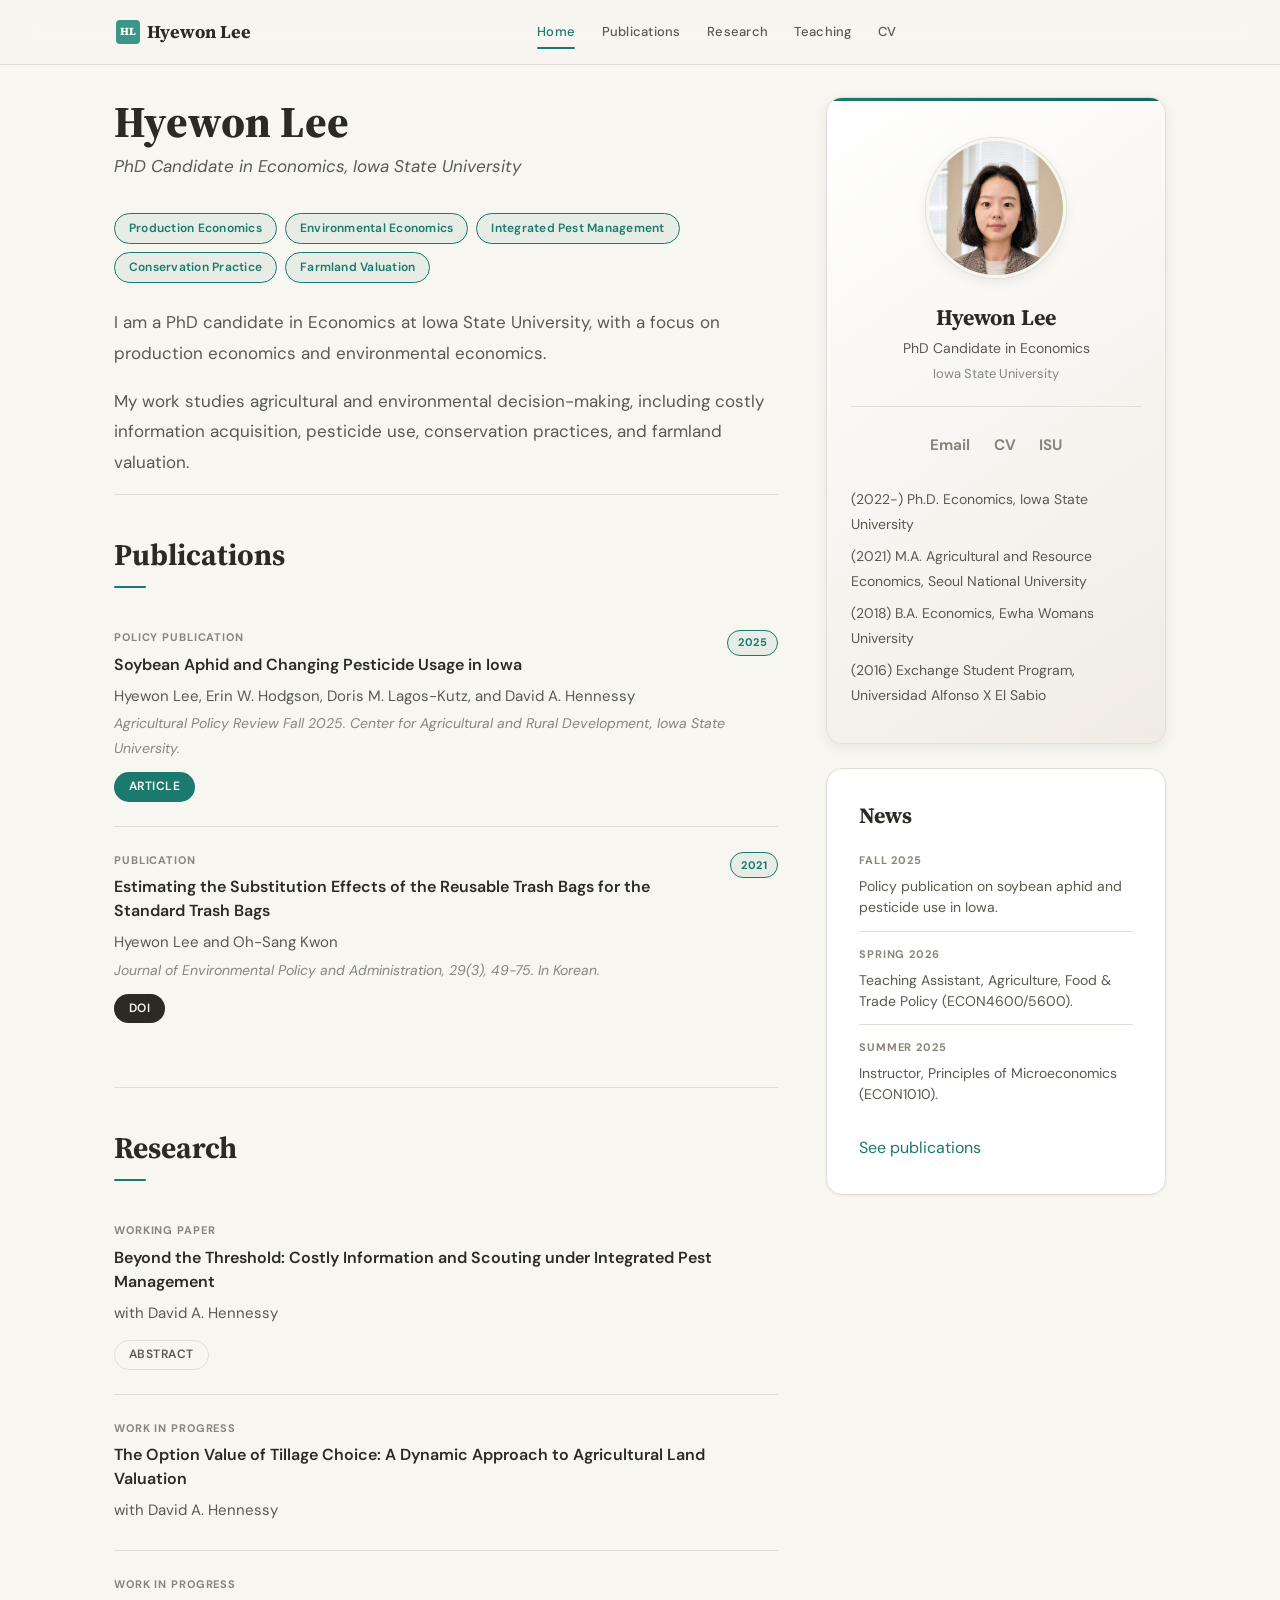
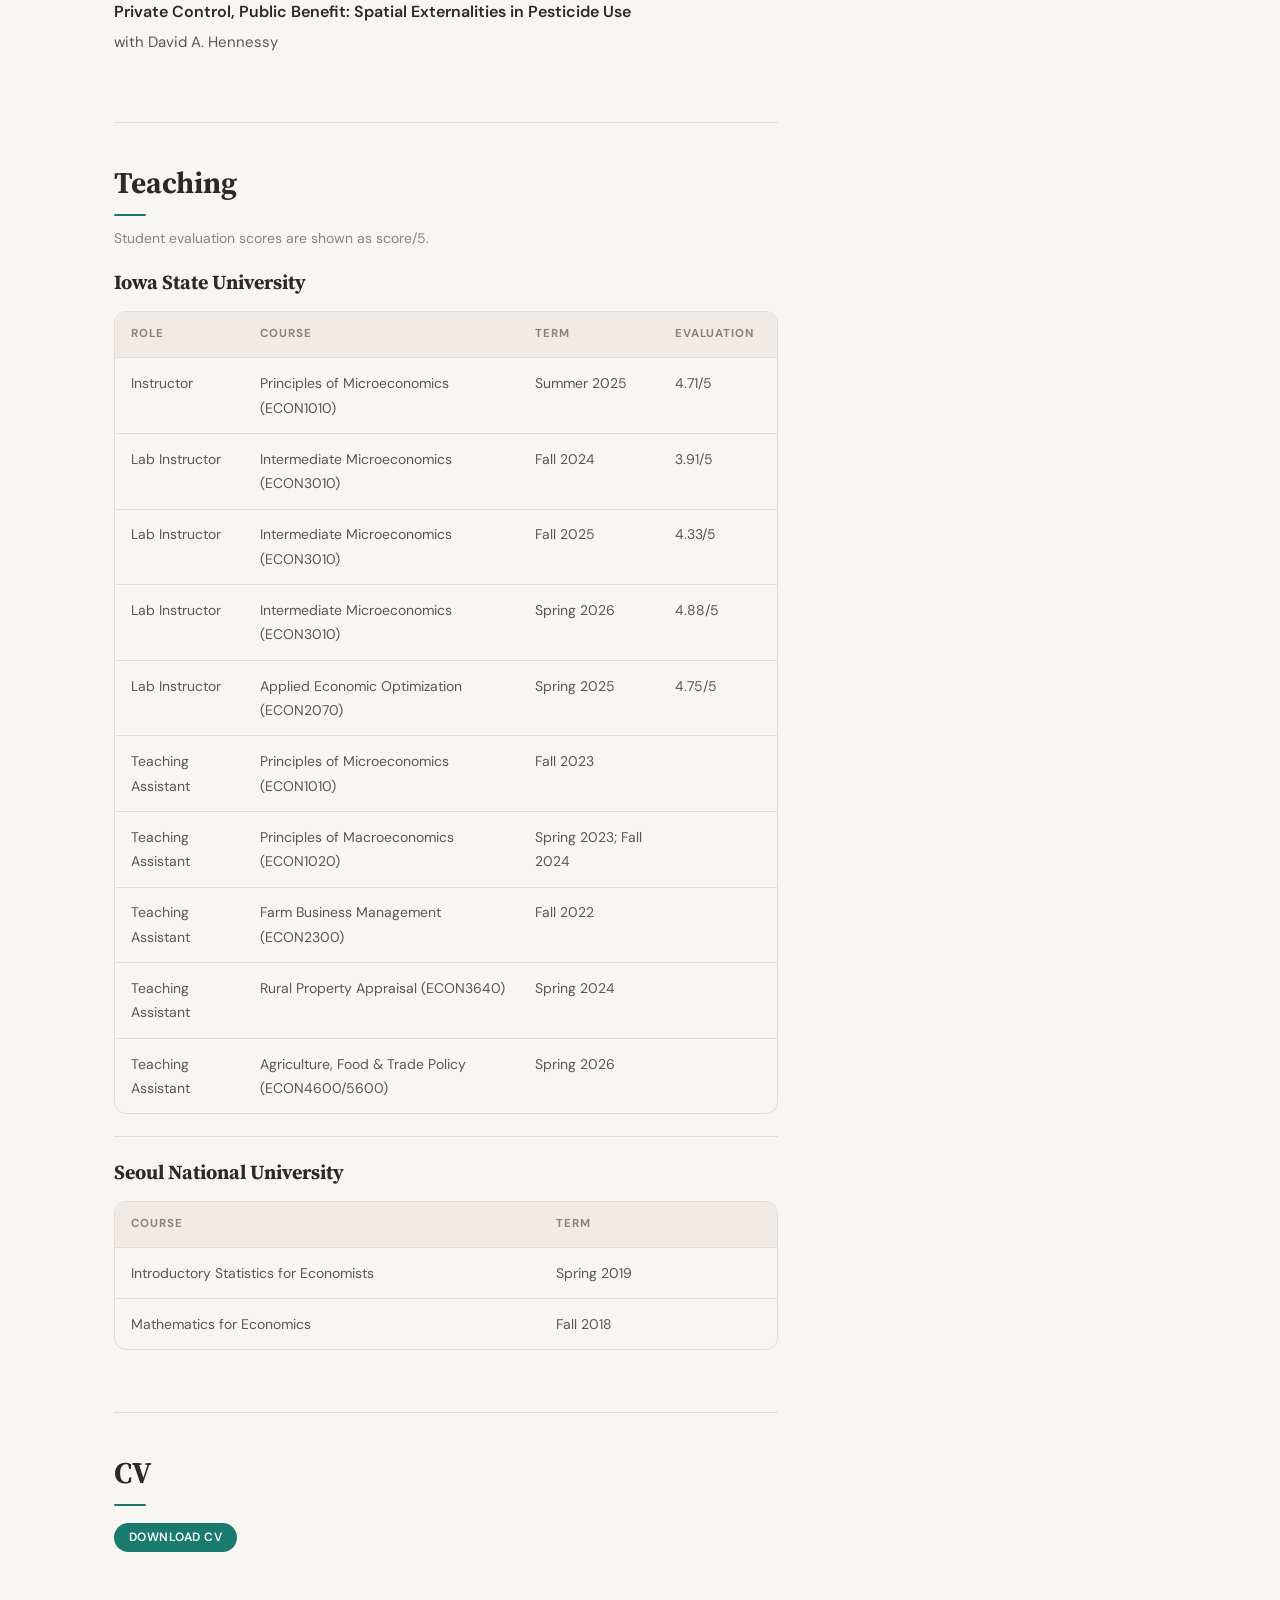
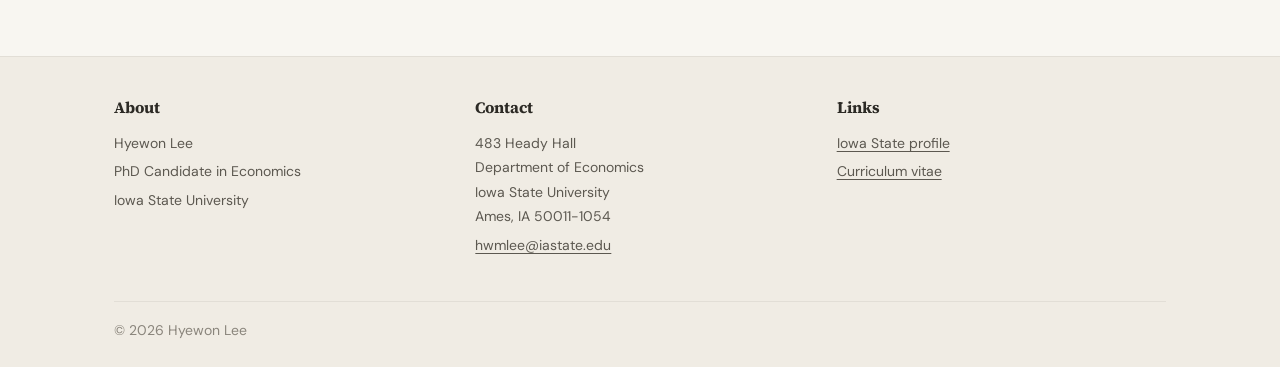
==== index.html @ fd540bf8 "Clean up homepage content" ====
<!doctype html>
<html lang="en">
  <head>
    <meta charset="utf-8" />
    <meta name="viewport" content="width=device-width, initial-scale=1" />
    <meta
      name="description"
      content="Hyewon Lee is a PhD candidate in Economics at Iowa State University researching production economics, environmental economics, integrated pest management, pesticide use, conservation practices, and farmland valuation."
    />
    <meta name="author" content="Hyewon Lee" />
    <meta name="robots" content="index, follow" />
    <meta name="googlebot" content="index, follow" />
    <meta name="theme-color" content="#1a7a6d" />
    <title>Hyewon Lee | Economics PhD Candidate at Iowa State University</title>
    <link rel="canonical" href="https://hwmlee29.github.io/" />
    <link rel="me" href="https://www.econ.iastate.edu/people/hyewon-lee" />
    <link rel="sitemap" type="application/xml" href="/sitemap.xml" />
    <meta property="og:type" content="profile" />
    <meta property="og:url" content="https://hwmlee29.github.io/" />
    <meta property="og:site_name" content="Hyewon Lee" />
    <meta
      property="og:title"
      content="Hyewon Lee | Economics PhD Candidate at Iowa State University"
    />
    <meta
      property="og:description"
      content="Research in production economics, environmental economics, integrated pest management, pesticide use, conservation practices, and farmland valuation."
    />
    <meta property="og:image" content="https://hwmlee29.github.io/assets/profile.jpg" />
    <meta property="og:image:alt" content="Portrait of Hyewon Lee" />
    <meta property="profile:first_name" content="Hyewon" />
    <meta property="profile:last_name" content="Lee" />
    <meta name="twitter:card" content="summary" />
    <meta
      name="twitter:title"
      content="Hyewon Lee | Economics PhD Candidate at Iowa State University"
    />
    <meta
      name="twitter:description"
      content="Research in production economics, environmental economics, integrated pest management, pesticide use, conservation practices, and farmland valuation."
    />
    <meta name="twitter:image" content="https://hwmlee29.github.io/assets/profile.jpg" />
    <link rel="preconnect" href="https://fonts.googleapis.com" />
    <link rel="preconnect" href="https://fonts.gstatic.com" crossorigin />
    <link
      href="https://fonts.googleapis.com/css2?family=DM+Sans:wght@400;500;600;700&family=Source+Serif+4:opsz,wght@8..60,600;8..60,700;8..60,800&display=swap"
      rel="stylesheet"
    />
    <link rel="icon" href="./assets/favicon.svg" type="image/svg+xml" />
    <link rel="stylesheet" href="./styles.css" />
    <script type="application/ld+json">
      {
        "@context": "https://schema.org",
        "@graph": [
          {
            "@type": "WebSite",
            "@id": "https://hwmlee29.github.io/#website",
            "url": "https://hwmlee29.github.io/",
            "name": "Hyewon Lee",
            "description": "Academic homepage for Hyewon Lee, PhD candidate in Economics at Iowa State University.",
            "inLanguage": "en"
          },
          {
            "@type": "ProfilePage",
            "@id": "https://hwmlee29.github.io/#profile-page",
            "url": "https://hwmlee29.github.io/",
            "name": "Hyewon Lee | Economics",
            "description": "Hyewon Lee is a PhD candidate in Economics at Iowa State University researching production economics, environmental economics, integrated pest management, pesticide use, conservation practices, and farmland valuation.",
            "inLanguage": "en",
            "isPartOf": {
              "@id": "https://hwmlee29.github.io/#website"
            },
            "mainEntity": {
              "@id": "https://hwmlee29.github.io/#hyewon-lee"
            }
          },
          {
            "@type": "Person",
            "@id": "https://hwmlee29.github.io/#hyewon-lee",
            "name": "Hyewon Lee",
            "givenName": "Hyewon",
            "familyName": "Lee",
            "url": "https://hwmlee29.github.io/",
            "image": "https://hwmlee29.github.io/assets/profile.jpg",
            "email": "mailto:hwmlee@iastate.edu",
            "jobTitle": "PhD Candidate in Economics",
            "affiliation": {
              "@type": "CollegeOrUniversity",
              "name": "Iowa State University",
              "url": "https://www.iastate.edu/"
            },
            "alumniOf": [
              {
                "@type": "CollegeOrUniversity",
                "name": "Seoul National University",
                "url": "https://en.snu.ac.kr/"
              },
              {
                "@type": "CollegeOrUniversity",
                "name": "Ewha Womans University",
                "url": "https://www.ewha.ac.kr/"
              }
            ],
            "address": {
              "@type": "PostalAddress",
              "streetAddress": "483 Heady Hall, Department of Economics, Iowa State University",
              "addressLocality": "Ames",
              "addressRegion": "IA",
              "postalCode": "50011-1054",
              "addressCountry": "US"
            },
            "knowsAbout": [
              "Production economics",
              "Environmental economics",
              "Integrated Pest Management",
              "Pesticide use",
              "Conservation practices",
              "Farmland valuation",
              "Agricultural policy"
            ],
            "sameAs": [
              "https://www.econ.iastate.edu/people/hyewon-lee"
            ]
          }
        ]
      }
    </script>
  </head>
  <body>
    <header class="navbar">
      <div class="nav-inner">
        <a class="navbar-brand" href="#top" aria-label="Hyewon Lee home">
          <span class="brand-mark">HL</span>
          <span>Hyewon Lee</span>
        </a>

        <input class="nav-toggle" type="checkbox" id="nav-toggle" />
        <label class="navbar-toggler" for="nav-toggle" aria-label="Toggle navigation">
          <span></span>
          <span></span>
          <span></span>
        </label>

        <nav class="navbar-nav" aria-label="Primary navigation">
          <a class="active" href="#top">Home</a>
          <a href="#publications">Publications</a>
          <a href="#research">Research</a>
          <a href="#teaching">Teaching</a>
          <a href="#cv">CV</a>
        </nav>
      </div>
    </header>

    <main id="top" class="home-grid">
      <div class="home-content">
        <section class="intro" aria-labelledby="intro-heading">
          <h1 id="intro-heading" class="home-hero">Hyewon Lee</h1>
          <p class="home-hero-sub">
            PhD Candidate in Economics, Iowa State University
          </p>

          <div class="chip-container" aria-label="Research areas">
            <a class="chip" href="#research">Production Economics</a>
            <a class="chip" href="#research">Environmental Economics</a>
            <a class="chip" href="#research">Integrated Pest Management</a>
            <a class="chip" href="#research">Conservation Practice</a>
            <a class="chip" href="#research">Farmland Valuation</a>
          </div>

          <p>
            I am a PhD candidate in Economics at Iowa State University, with a
            focus on production economics and environmental economics.
          </p>
          <p>
            My work studies agricultural and environmental decision-making,
            including costly information acquisition, pesticide use, conservation
            practices, and farmland valuation.
          </p>
        </section>

        <section
          id="publications"
          class="section"
          aria-labelledby="publications-heading"
        >
          <h2 id="publications-heading">Publications</h2>

          <article class="pub-entry">
            <span class="year-badge">2025</span>
            <p class="pub-type">Policy Publication</p>
            <h3 class="pub-title">Soybean Aphid and Changing Pesticide Usage in Iowa</h3>
            <p class="pub-authors">
              Hyewon Lee, Erin W. Hodgson, Doris M. Lagos-Kutz, and David A.
              Hennessy
            </p>
            <p class="pub-venue">
              Agricultural Policy Review Fall 2025. Center for Agricultural and
              Rural Development, Iowa State University.
            </p>
            <div class="pub-actions">
              <a
                class="btn-pill btn-website"
                href="https://agpolicyreview.card.iastate.edu/fall-2025/soybean-aphid-and-changing-pesticide-use-iowa"
                target="_blank"
                rel="noreferrer"
              >
                Article
              </a>
            </div>
          </article>

          <article class="pub-entry">
            <span class="year-badge">2021</span>
            <p class="pub-type">Publication</p>
            <h3 class="pub-title">
              Estimating the Substitution Effects of the Reusable Trash Bags for
              the Standard Trash Bags
            </h3>
            <p class="pub-authors">Hyewon Lee and Oh-Sang Kwon</p>
            <p class="pub-venue">
              Journal of Environmental Policy and Administration, 29(3), 49-75.
              In Korean.
            </p>
            <div class="pub-actions">
              <a
                class="btn-pill btn-doi"
                href="https://doi.org/10.15301/jepa.2021.29.3.49"
                target="_blank"
                rel="noreferrer"
              >
                DOI
              </a>
            </div>
          </article>
        </section>

        <section id="research" class="section" aria-labelledby="research-heading">
          <h2 id="research-heading">Research</h2>

          <article class="pub-entry">
            <p class="pub-type">Working Paper</p>
            <h3 class="pub-title">
              Beyond the Threshold: Costly Information and Scouting under
              Integrated Pest Management
            </h3>
            <p class="pub-authors">with David A. Hennessy</p>
            <details>
              <summary class="btn-pill btn-abstract">Abstract</summary>
              <p>
                Integrated Pest Management (IPM) is built around a simple
                operational rule: scout the field, compare pest density to an
                economic threshold, and spray only when expected damage exceeds
                the cost of control. A broad literature documents that
                threshold-based recommendations are unevenly implemented in
                practice, citing limited familiarity with IPM principles,
                uncertainty about localized effectiveness, and the time and cost
                of field monitoring as recurring barriers. Soybean aphid
                management in the U.S. Midwest reflects this pattern: foliar
                spraying responds only weakly to realized pest pressure,
                farmer-level management rules are persistent and heterogeneous,
                and many growers rely on prophylactic neonicotinoid seed
                treatments that bypass early within-season scouting.
              </p>
              <p>
                This paper embeds costly and imperfect scouting directly into
                the economic-threshold framework. Farmers hold prior beliefs
                over latent short-run aphid growth, choose whether to acquire
                information through scouting, update beliefs if scouting occurs,
                and then decide whether to spray. The model jointly determines
                the treatment and information margins and shows that the
                densities at which information could change the spray decision
                need not be densities at which a grower would privately pay to
                acquire it. Calibrated to pesticide-use survey data,
                untreated-plot aphid data, and observed custom rates, the model
                implies a season-level value of growth-state information with a
                mean of $0.25 and a maximum of $3.17 per acre, against a
                monitoring cost of $4.61. The value lies below the cost in every
                observed plot-season. A perfect full-field benchmark shows that
                exact density-path and timing information can be valuable in
                high-pressure environments, yet an imperfect path monitor at
                benchmark reliability yields incremental values below observed
                monitoring costs across public-information cells. What
                monitoring is worth depends on what it reveals: a signal that
                only sharpens the short-run growth outlook is the low-value one,
                while richer density-path information is worth more but, when
                imperfect, still does not cover its cost. The margin that binds
                is a joint one, set by monitoring cost, signal precision, and
                information content together. As monitoring technology lowers
                costs and improves signal quality, scouting becomes the default
                mode of management where information can change the action.
              </p>
            </details>
          </article>

          <article class="pub-entry">
            <p class="pub-type">Work in Progress</p>
            <h3 class="pub-title">
              The Option Value of Tillage Choice: A Dynamic Approach to
              Agricultural Land Valuation
            </h3>
            <p class="pub-authors">with David A. Hennessy</p>
          </article>

          <article class="pub-entry">
            <p class="pub-type">Work in Progress</p>
            <h3 class="pub-title">
              Private Control, Public Benefit: Spatial Externalities in Pesticide Use
            </h3>
            <p class="pub-authors">with David A. Hennessy</p>
          </article>
        </section>

        <section id="teaching" class="section" aria-labelledby="teaching-heading">
          <h2 id="teaching-heading">Teaching</h2>
          <p class="evaluation-note">Student evaluation scores are shown as score/5.</p>

          <div class="teaching-group">
            <h3>Iowa State University</h3>
            <div class="teaching-table" role="table" aria-label="Teaching at Iowa State University">
              <div class="teaching-row teaching-head" role="row">
                <span role="columnheader">Role</span>
                <span role="columnheader">Course</span>
                <span role="columnheader">Term</span>
                <span role="columnheader">Evaluation</span>
              </div>
              <div class="teaching-row" role="row">
                <span role="cell">Instructor</span>
                <span role="cell">Principles of Microeconomics (ECON1010)</span>
                <span role="cell">Summer 2025</span>
                <span role="cell">4.71/5</span>
              </div>
              <div class="teaching-row" role="row">
                <span role="cell">Lab Instructor</span>
                <span role="cell">Intermediate Microeconomics (ECON3010)</span>
                <span role="cell">Fall 2024</span>
                <span role="cell">3.91/5</span>
              </div>
              <div class="teaching-row" role="row">
                <span role="cell">Lab Instructor</span>
                <span role="cell">Intermediate Microeconomics (ECON3010)</span>
                <span role="cell">Fall 2025</span>
                <span role="cell">4.33/5</span>
              </div>
              <div class="teaching-row" role="row">
                <span role="cell">Lab Instructor</span>
                <span role="cell">Intermediate Microeconomics (ECON3010)</span>
                <span role="cell">Spring 2026</span>
                <span role="cell">4.88/5</span>
              </div>
              <div class="teaching-row" role="row">
                <span role="cell">Lab Instructor</span>
                <span role="cell">Applied Economic Optimization (ECON2070)</span>
                <span role="cell">Spring 2025</span>
                <span role="cell">4.75/5</span>
              </div>
              <div class="teaching-row" role="row">
                <span role="cell">Teaching Assistant</span>
                <span role="cell">Principles of Microeconomics (ECON1010)</span>
                <span role="cell">Fall 2023</span>
                <span role="cell"></span>
              </div>
              <div class="teaching-row" role="row">
                <span role="cell">Teaching Assistant</span>
                <span role="cell">Principles of Macroeconomics (ECON1020)</span>
                <span role="cell">Spring 2023; Fall 2024</span>
                <span role="cell"></span>
              </div>
              <div class="teaching-row" role="row">
                <span role="cell">Teaching Assistant</span>
                <span role="cell">Farm Business Management (ECON2300)</span>
                <span role="cell">Fall 2022</span>
                <span role="cell"></span>
              </div>
              <div class="teaching-row" role="row">
                <span role="cell">Teaching Assistant</span>
                <span role="cell">Rural Property Appraisal (ECON3640)</span>
                <span role="cell">Spring 2024</span>
                <span role="cell"></span>
              </div>
              <div class="teaching-row" role="row">
                <span role="cell">Teaching Assistant</span>
                <span role="cell">Agriculture, Food &amp; Trade Policy (ECON4600/5600)</span>
                <span role="cell">Spring 2026</span>
                <span role="cell"></span>
              </div>
            </div>
          </div>

          <div class="teaching-group">
            <h3>Seoul National University</h3>
            <div class="teaching-table compact" role="table" aria-label="Teaching at Seoul National University">
              <div class="teaching-row teaching-head" role="row">
                <span role="columnheader">Course</span>
                <span role="columnheader">Term</span>
              </div>
              <div class="teaching-row" role="row">
                <span role="cell">Introductory Statistics for Economists</span>
                <span role="cell">Spring 2019</span>
              </div>
              <div class="teaching-row" role="row">
                <span role="cell">Mathematics for Economics</span>
                <span role="cell">Fall 2018</span>
              </div>
            </div>
          </div>
        </section>

        <section id="cv" class="section" aria-labelledby="cv-heading">
          <h2 id="cv-heading">CV</h2>
          <a class="btn-pill btn-pdf" href="./assets/CV_Hyewon_May2026.pdf">
            Download CV
          </a>
        </section>
      </div>

      <aside class="sidebar" aria-label="Profile sidebar">
        <section class="profile-card">
          <img
            class="profile-photo"
            src="./assets/profile.jpg"
            alt="Portrait of Hyewon Lee"
            width="142"
            height="142"
            decoding="async"
          />
          <h2 class="profile-name">Hyewon Lee</h2>
          <p class="profile-title">PhD Candidate in Economics</p>
          <p class="profile-institution">Iowa State University</p>
          <div class="profile-links">
            <a
              class="icon-link"
              href="mailto:hwmlee@iastate.edu"
              title="Email"
              aria-label="Email Hyewon Lee"
            >
              Email
            </a>
            <a class="icon-link" href="./assets/CV_Hyewon_May2026.pdf" title="CV">CV</a>
            <a
              class="icon-link"
              href="https://www.econ.iastate.edu/people/hyewon-lee"
              target="_blank"
              rel="noreferrer"
              title="Iowa State profile"
            >
              ISU
            </a>
          </div>
          <ul class="profile-education">
            <li>(2022-) Ph.D. Economics, Iowa State University</li>
            <li>(2021) M.A. Agricultural and Resource Economics, Seoul National University</li>
            <li>(2018) B.A. Economics, Ewha Womans University</li>
            <li>(2016) Exchange Student Program, Universidad Alfonso X El Sabio</li>
          </ul>
        </section>

        <section class="section-card">
          <h2>News</h2>
          <div class="news-timeline">
            <article class="news-item">
              <p class="news-date">Fall 2025</p>
              <p class="news-headline">
                Policy publication on soybean aphid and pesticide use in Iowa.
              </p>
            </article>
            <article class="news-item">
              <p class="news-date">Spring 2026</p>
              <p class="news-headline">
                Teaching Assistant, Agriculture, Food &amp; Trade Policy
                (ECON4600/5600).
              </p>
            </article>
            <article class="news-item">
              <p class="news-date">Summer 2025</p>
              <p class="news-headline">
                Instructor, Principles of Microeconomics (ECON1010).
              </p>
            </article>
          </div>
          <a class="news-link" href="#publications">See publications</a>
        </section>
      </aside>
    </main>

    <footer class="site-footer">
      <div class="footer-inner">
        <section>
          <h2>About</h2>
          <p>Hyewon Lee</p>
          <p>PhD Candidate in Economics</p>
          <p>Iowa State University</p>
        </section>
        <section>
          <h2>Contact</h2>
          <p>
            483 Heady Hall<br />
            Department of Economics<br />
            Iowa State University<br />
            Ames, IA 50011-1054
          </p>
          <a href="mailto:hwmlee@iastate.edu">hwmlee@iastate.edu</a>
        </section>
        <section>
          <h2>Links</h2>
          <a
            href="https://www.econ.iastate.edu/people/hyewon-lee"
            target="_blank"
            rel="noreferrer"
          >
            Iowa State profile
          </a>
          <a href="./assets/CV_Hyewon_May2026.pdf">Curriculum vitae</a>
        </section>
      </div>
      <div class="footer-bottom">
        <span>&copy; <span id="year">2026</span> Hyewon Lee</span>
      </div>
    </footer>

    <script src="./script.js"></script>
  </body>
</html>
---- styles.css ----
:root {
  color-scheme: light;
  --accent: #1a7a6d;
  --accent-hover: #15655a;
  --accent-light: rgba(26, 122, 109, 0.08);
  --bg-primary: #f8f6f1;
  --bg-secondary: #f0ece4;
  --bg-card: #ffffff;
  --text-primary: #2c2a25;
  --text-secondary: #5c5850;
  --text-muted: #8a857c;
  --border-color: #e2ded6;
  --shadow-sm: 0 1px 3px rgba(44, 42, 37, 0.06);
  --shadow-md: 0 4px 12px rgba(44, 42, 37, 0.08);
  --shadow-lg: 0 8px 24px rgba(44, 42, 37, 0.1);
  --container-max: 1052px;
  --nav-max: 1080px;
  --radius-sm: 0.25rem;
  --radius-md: 0.5rem;
  --radius-lg: 0.75rem;
  --radius-xl: 1rem;
  --radius-full: 9999px;
  --transition-fast: 150ms ease;
  --transition-base: 250ms ease;
}

* {
  box-sizing: border-box;
}

html {
  scroll-behavior: smooth;
}

body {
  margin: 0;
  background: var(--bg-primary);
  color: var(--text-primary);
  font-family:
    "DM Sans",
    -apple-system,
    BlinkMacSystemFont,
    "Segoe UI",
    Roboto,
    sans-serif;
  font-size: 1rem;
  line-height: 1.75;
}

a {
  color: var(--accent);
  text-decoration-thickness: 0.08em;
  text-underline-offset: 0.2em;
  transition: color var(--transition-fast);
}

a:hover,
a:focus-visible {
  color: var(--accent-hover);
}

h1,
h2,
h3,
h4,
h5,
h6 {
  color: var(--text-primary);
  font-family: "Source Serif 4", Georgia, "Times New Roman", serif;
  font-weight: 700;
  letter-spacing: 0;
  line-height: 1.3;
  margin: 2.5rem 0 1rem;
}

h1 {
  font-size: 2.75rem;
  font-weight: 800;
  line-height: 1.15;
}

h2 {
  font-size: 1.875rem;
}

h2::after {
  background-color: var(--accent);
  border-radius: 1px;
  content: "";
  display: block;
  height: 2px;
  margin-top: 0.75rem;
  width: 2rem;
}

h3 {
  font-size: 1.375rem;
}

p,
li {
  color: var(--text-secondary);
  max-width: 65ch;
  overflow-wrap: anywhere;
}

strong {
  color: var(--text-primary);
}

.navbar {
  backdrop-filter: saturate(180%) blur(16px);
  background-color: rgba(248, 246, 241, 0.8);
  border-bottom: 1px solid var(--border-color);
  position: sticky;
  top: 0;
  z-index: 100;
}

.nav-inner {
  align-items: center;
  display: flex;
  gap: 1.15rem;
  height: 64px;
  margin: 0 auto;
  max-width: var(--nav-max);
  padding: 0 1rem;
}

.navbar-brand {
  align-items: center;
  color: var(--text-primary);
  display: inline-flex;
  flex: 0 0 auto;
  font-family: "Source Serif 4", Georgia, serif;
  font-size: 1.125rem;
  font-weight: 700;
  gap: 0.45rem;
  text-decoration: none;
  white-space: nowrap;
}

.brand-mark {
  align-items: center;
  background: #3b9588;
  border-radius: var(--radius-sm);
  color: #ffffff;
  display: inline-flex;
  font-family: "Source Serif 4", Georgia, serif;
  font-size: 0.68rem;
  font-weight: 800;
  height: 1.5rem;
  justify-content: center;
  letter-spacing: 0;
  width: 1.5rem;
}

.navbar-nav {
  align-items: center;
  display: flex;
  flex: 1 1 auto;
  gap: 0.35rem;
  justify-content: center;
}

.navbar-nav a {
  border-radius: var(--radius-sm);
  color: var(--text-secondary);
  font-size: 0.8125rem;
  font-weight: 500;
  letter-spacing: 0.02em;
  padding: 0.5rem 0.65rem;
  position: relative;
  text-decoration: none;
}

.navbar-nav a:hover,
.navbar-nav a:focus-visible {
  background-color: var(--accent-light);
  color: var(--accent);
  outline: none;
}

.navbar-nav a.active {
  color: var(--accent);
}

.navbar-nav a.active::after {
  background-color: var(--accent);
  border-radius: 1px;
  bottom: 0.15rem;
  content: "";
  height: 2px;
  left: 0.65rem;
  position: absolute;
  right: 0.65rem;
}

.nav-toggle,
.navbar-toggler {
  display: none;
}

.home-grid {
  align-items: start;
  display: grid;
  gap: 3rem;
  grid-template-columns: 1fr 340px;
  margin: 0 auto;
  max-width: var(--container-max);
  padding: 2rem 0 4rem;
}

.home-content {
  min-width: 0;
}

.home-hero {
  font-size: 2.75rem;
  letter-spacing: 0;
  line-height: 1.15;
  margin: 0 0 0.25rem;
}

.home-hero::after {
  display: none;
}

.home-hero-sub {
  color: var(--text-secondary);
  font-size: 1.0625rem;
  font-style: italic;
  margin: 0 0 2rem;
  max-width: none;
}

.intro > p:not(.home-hero-sub) {
  color: var(--text-secondary);
  font-size: 1.0625rem;
  line-height: 1.8;
}

.chip-container {
  display: flex;
  flex-wrap: wrap;
  gap: 0.5rem;
  margin: 1rem 0 1.5rem;
}

.chip {
  background-color: var(--accent-light);
  border: 1px solid var(--accent);
  border-radius: var(--radius-full);
  color: var(--accent);
  display: inline-block;
  font-size: 0.75rem;
  font-weight: 600;
  letter-spacing: 0.02em;
  padding: 0.25rem 0.875rem;
  text-decoration: none;
}

.chip:hover,
.chip:focus-visible {
  background-color: var(--accent);
  color: #ffffff;
}

.section {
  border-top: 1px solid var(--border-color);
  padding: 2.5rem 0;
}

.section h2:first-child {
  margin-top: 0;
}

.pub-entry {
  border-bottom: 1px solid var(--border-color);
  padding: 1.5rem 0;
  position: relative;
}

.pub-entry:last-child {
  border-bottom: 0;
}

.pub-type,
.role {
  color: var(--text-muted);
  font-size: 0.6875rem;
  font-weight: 700;
  letter-spacing: 0.08em;
  margin: 0 0 0.35rem;
  text-transform: uppercase;
}

.pub-title {
  color: var(--text-primary);
  font-family: "DM Sans", sans-serif;
  font-size: 1rem;
  font-weight: 600;
  line-height: 1.5;
  margin: 0 0 0.35rem;
}

.pub-authors {
  color: var(--text-secondary);
  font-size: 0.9375rem;
  margin: 0.15rem 0;
}

.pub-venue {
  color: var(--text-muted);
  font-size: 0.875rem;
  font-style: italic;
  margin: 0.15rem 0;
}

.pub-actions {
  display: flex;
  flex-wrap: wrap;
  gap: 0.5rem;
  margin-top: 0.75rem;
}

.year-badge {
  background-color: var(--accent-light);
  border: 1px solid var(--accent);
  border-radius: var(--radius-full);
  color: var(--accent);
  float: right;
  font-size: 0.6875rem;
  font-weight: 700;
  letter-spacing: 0.04em;
  margin: 0.1rem 0 0.5rem 0.75rem;
  padding: 0.15rem 0.625rem;
}

.btn-pill {
  border: 1px solid transparent;
  border-radius: var(--radius-full);
  cursor: pointer;
  display: inline-block;
  font-size: 0.75rem;
  font-weight: 600;
  letter-spacing: 0.04em;
  line-height: 1.6;
  padding: 0.25rem 0.875rem;
  text-decoration: none;
  text-transform: uppercase;
  transition:
    background-color var(--transition-fast),
    border-color var(--transition-fast),
    color var(--transition-fast);
}

.btn-pdf,
.btn-website {
  background-color: var(--accent);
  color: #ffffff;
}

.btn-pdf:hover,
.btn-pdf:focus-visible,
.btn-website:hover,
.btn-website:focus-visible {
  background-color: var(--accent-hover);
  color: #ffffff;
}

.btn-doi {
  background-color: var(--text-primary);
  color: var(--bg-primary);
}

.btn-doi:hover,
.btn-doi:focus-visible {
  color: var(--bg-primary);
  opacity: 0.85;
}

.btn-abstract {
  background-color: transparent;
  border-color: var(--border-color);
  color: var(--text-secondary);
  list-style: none;
  margin-top: 0.75rem;
}

.btn-abstract:hover,
.btn-abstract:focus-visible {
  border-color: var(--accent);
  color: var(--accent);
}

summary::-webkit-details-marker {
  display: none;
}

details p {
  font-size: 0.9375rem;
  margin-top: 1rem;
}

.evaluation-note {
  color: var(--text-muted);
  font-size: 0.875rem;
  margin-top: -0.35rem;
}

.teaching-group {
  border-bottom: 1px solid var(--border-color);
  padding: 1.35rem 0;
}

.teaching-group:first-of-type {
  padding-top: 0.25rem;
}

.teaching-group:last-child {
  border-bottom: 0;
}

.teaching-group h3 {
  font-size: 1.25rem;
  margin-top: 0;
}

.teaching-table {
  border: 1px solid var(--border-color);
  border-radius: var(--radius-lg);
  overflow: hidden;
}

.teaching-row {
  display: grid;
  gap: 1rem;
  grid-template-columns: 1.05fr 2.4fr 1.15fr 0.8fr;
  padding: 0.8rem 1rem;
}

.teaching-row + .teaching-row {
  border-top: 1px solid var(--border-color);
}

.teaching-row span {
  color: var(--text-secondary);
  font-size: 0.875rem;
  min-width: 0;
}

.teaching-head {
  background: var(--bg-secondary);
}

.teaching-head span {
  color: var(--text-muted);
  font-size: 0.72rem;
  font-weight: 700;
  letter-spacing: 0.08em;
  text-transform: uppercase;
}

.teaching-table.compact .teaching-row {
  grid-template-columns: 2fr 1fr;
}

.sidebar {
  display: grid;
  gap: 1.5rem;
}

.profile-card,
.section-card {
  background: var(--bg-card);
  border: 1px solid var(--border-color);
  border-radius: var(--radius-xl);
}

.profile-card {
  background: linear-gradient(145deg, var(--bg-card) 0%, var(--bg-secondary) 100%);
  box-shadow: var(--shadow-md);
  overflow: hidden;
  padding: 2.5rem 1.5rem 2rem;
  position: relative;
  text-align: center;
}

.profile-card::before {
  background: linear-gradient(90deg, var(--accent), var(--accent-hover));
  content: "";
  height: 3px;
  left: 0;
  position: absolute;
  right: 0;
  top: 0;
}

.profile-photo {
  border: 3px solid var(--bg-primary);
  border-radius: 50%;
  box-shadow:
    0 0 0 1px var(--border-color),
    var(--shadow-md);
  height: 140px;
  margin: 0 auto 1rem;
  object-fit: cover;
  object-position: center top;
  width: 140px;
}

.profile-name {
  font-size: 1.375rem;
  margin: 0 0 0.25rem;
}

.profile-name::after,
.section-card h2::after,
.site-footer h2::after {
  display: none;
}

.profile-title {
  color: var(--text-secondary);
  font-size: 0.875rem;
  margin: 0;
}

.profile-institution {
  color: var(--text-muted);
  font-size: 0.8125rem;
  margin: 0.2rem 0 0;
}

.profile-links {
  border-top: 1px solid var(--border-color);
  display: flex;
  flex-wrap: wrap;
  gap: 0.55rem;
  justify-content: center;
  margin-top: 1.25rem;
  padding-top: 1.25rem;
}

.icon-link {
  align-items: center;
  border-radius: var(--radius-full);
  color: var(--text-muted);
  display: inline-flex;
  font-size: 0.95rem;
  font-weight: 700;
  height: 2.25rem;
  justify-content: center;
  min-width: 2.25rem;
  padding: 0 0.45rem;
  text-decoration: none;
}

.icon-link:hover,
.icon-link:focus-visible {
  background-color: var(--accent-light);
  color: var(--accent);
}

.profile-education {
  list-style: none;
  margin: 1.25rem 0 0;
  padding: 0;
  text-align: left;
}

.profile-education li {
  color: var(--text-secondary);
  font-size: 0.875rem;
  max-width: none;
  padding: 0.25rem 0;
}

.section-card {
  box-shadow: var(--shadow-sm);
  padding: 2rem;
}

.section-card h2 {
  font-size: 1.375rem;
  margin: 0 0 1.35rem;
}

.news-item {
  border-bottom: 1px solid var(--border-color);
  padding: 0.8rem 0;
}

.news-item:first-child {
  padding-top: 0;
}

.news-item:last-child {
  border-bottom: 0;
}

.news-date {
  color: var(--text-muted);
  font-size: 0.6875rem;
  font-weight: 700;
  letter-spacing: 0.08em;
  margin: 0 0 0.35rem;
  text-transform: uppercase;
}

.news-headline {
  color: var(--text-secondary);
  font-size: 0.875rem;
  line-height: 1.5;
  margin: 0;
}

.news-link {
  display: inline-block;
  margin-top: 1rem;
  text-decoration: none;
}

.site-footer {
  background: var(--bg-secondary);
  border-top: 1px solid var(--border-color);
}

.footer-inner {
  display: grid;
  gap: 2rem;
  grid-template-columns: repeat(3, minmax(0, 1fr));
  margin: 0 auto;
  max-width: var(--container-max);
  padding: 2.5rem 0;
}

.site-footer h2 {
  font-size: 1rem;
  margin: 0 0 0.8rem;
}

.site-footer p,
.site-footer a {
  color: var(--text-secondary);
  display: block;
  font-size: 0.875rem;
  margin: 0.25rem 0;
}

.footer-bottom {
  border-top: 1px solid var(--border-color);
  color: var(--text-muted);
  font-size: 0.875rem;
  margin: 0 auto;
  max-width: var(--container-max);
  padding: 1rem 0 1.5rem;
}

@media (max-width: 1100px) {
  .home-grid,
  .footer-inner,
  .footer-bottom {
    margin-left: 1.5rem;
    margin-right: 1.5rem;
  }
}

@media (max-width: 900px) {
  .nav-inner {
    align-items: center;
    display: grid;
    grid-template-columns: 1fr auto;
    height: auto;
    min-height: 67px;
  }

  .navbar-toggler {
    align-items: center;
    border: 1px solid var(--border-color);
    border-radius: var(--radius-sm);
    cursor: pointer;
    display: inline-flex;
    flex-direction: column;
    gap: 0.28rem;
    height: 2.65rem;
    justify-content: center;
    width: 3.15rem;
  }

  .navbar-toggler span {
    background: var(--text-secondary);
    border-radius: 1px;
    display: block;
    height: 2px;
    width: 1.25rem;
  }

  .navbar-nav {
    display: none;
  }

  .nav-toggle:checked ~ .navbar-nav {
    border-top: 1px solid var(--border-color);
    display: grid;
    gap: 0.2rem;
    grid-column: 1 / -1;
    justify-content: stretch;
    padding: 0.85rem 0 1rem;
  }

  .navbar-nav a {
    font-size: 0.94rem;
    padding: 0.65rem 0.8rem;
  }

  .navbar-nav a.active::after {
    display: none;
  }

  .navbar-nav a.active {
    background-color: var(--accent-light);
  }

  .home-grid {
    grid-template-columns: 1fr;
    padding-top: 2rem;
  }

  .home-hero {
    font-size: 2.1rem;
  }

  .sidebar {
    margin-top: 1rem;
  }

  .profile-card,
  .section-card {
    max-width: 100%;
  }

  .footer-inner {
    grid-template-columns: 1fr;
  }
}

@media (max-width: 560px) {
  .nav-inner,
  .home-grid,
  .footer-inner,
  .footer-bottom {
    margin-left: 0;
    margin-right: 0;
    padding-left: 1.5rem;
    padding-right: 1.5rem;
  }

  .home-grid {
    padding-bottom: 3rem;
  }

  .intro > p:not(.home-hero-sub) {
    font-size: 1rem;
  }

  .year-badge {
    float: none;
    margin: 0 0 0.75rem;
  }

  .teaching-table,
  .teaching-row {
    border-radius: 0;
  }

  .teaching-table {
    border-left: 0;
    border-right: 0;
  }

  .teaching-row,
  .teaching-table.compact .teaching-row {
    gap: 0.25rem;
    grid-template-columns: 1fr;
    padding: 0.9rem 0;
  }

  .teaching-head {
    display: none;
  }
}
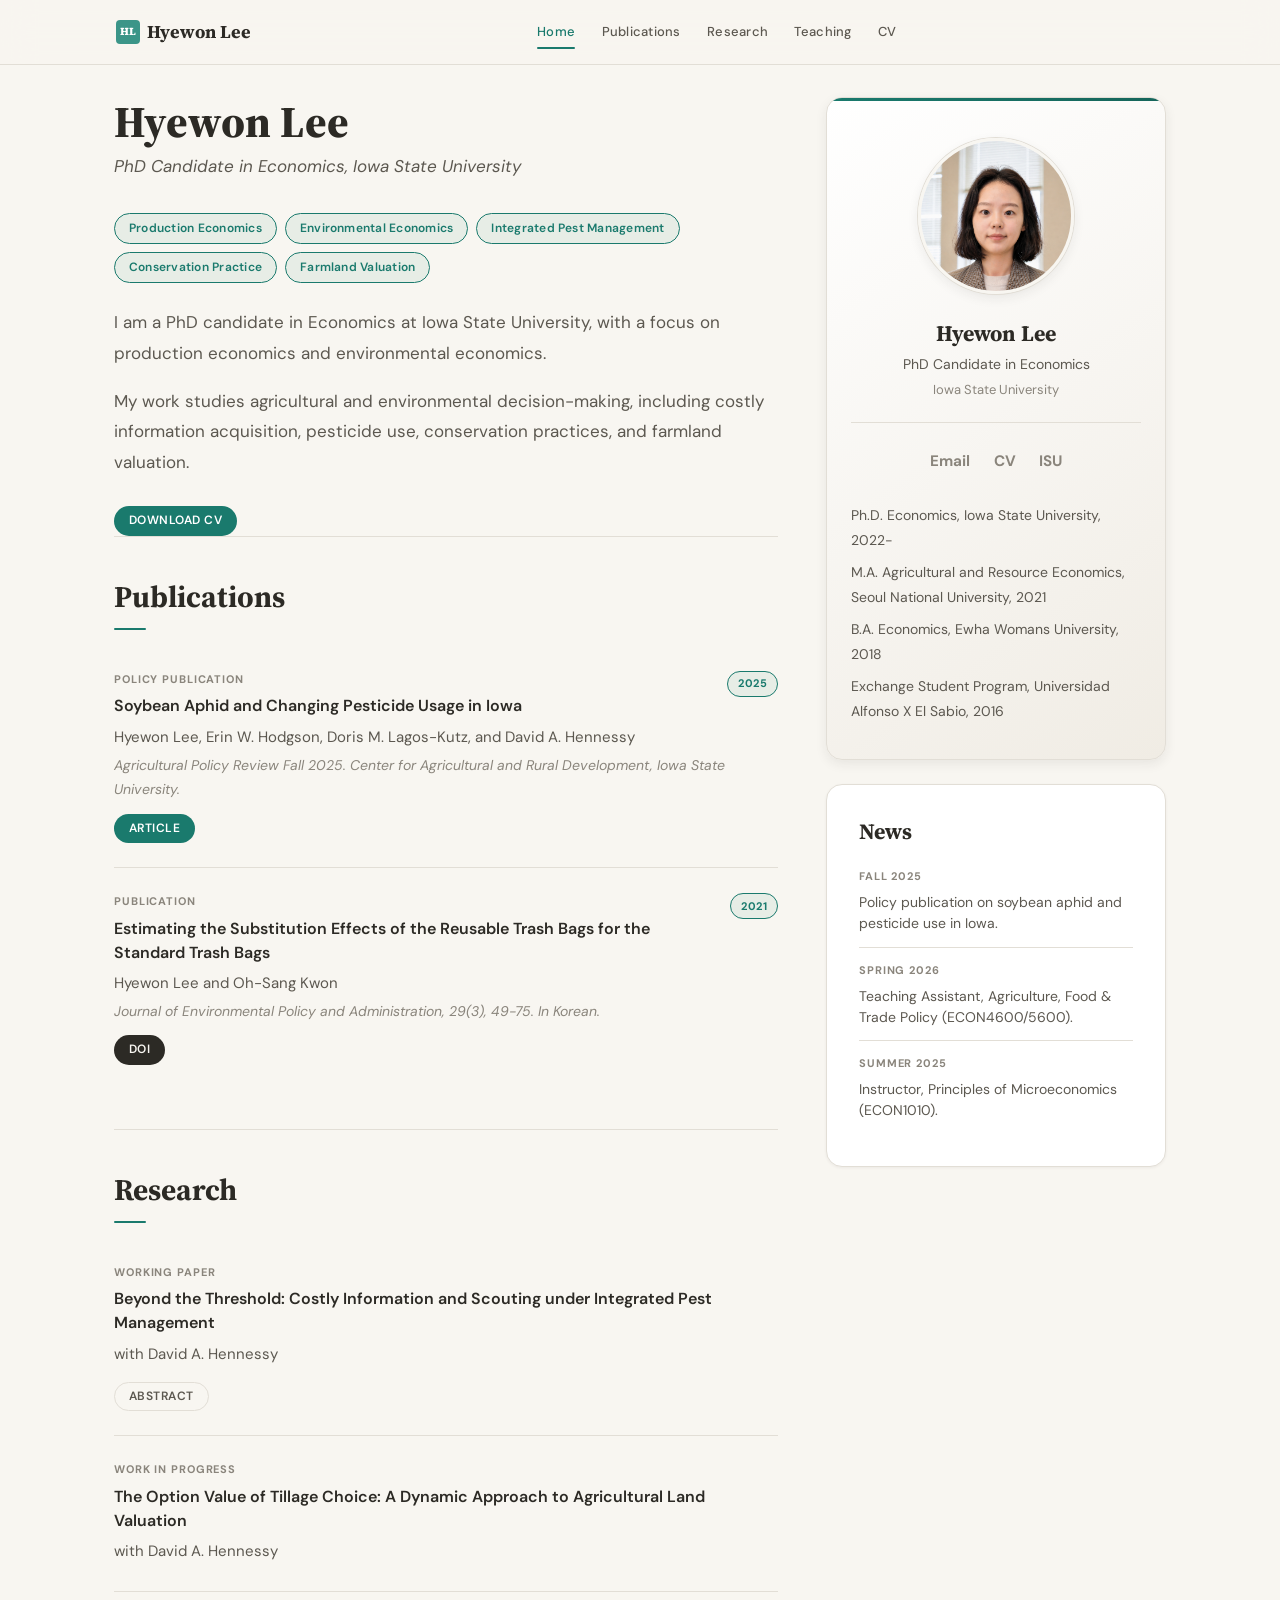
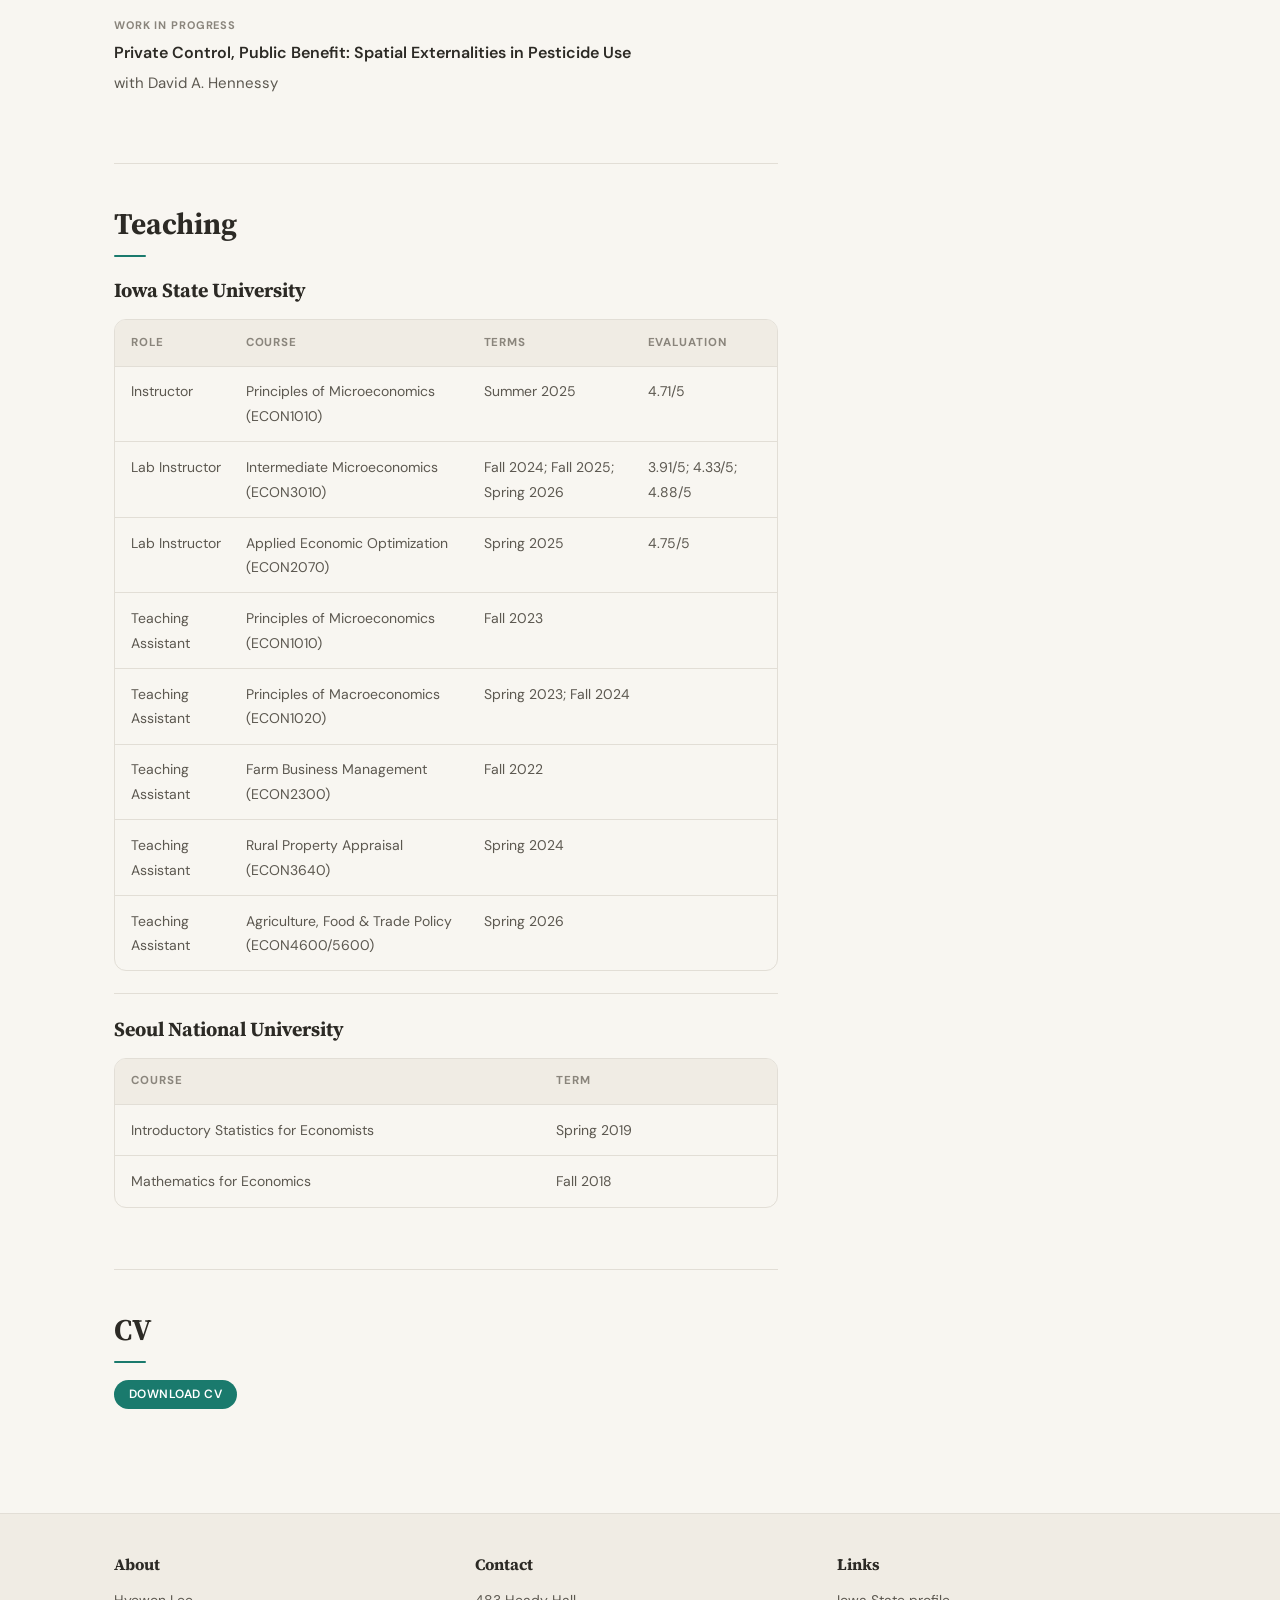
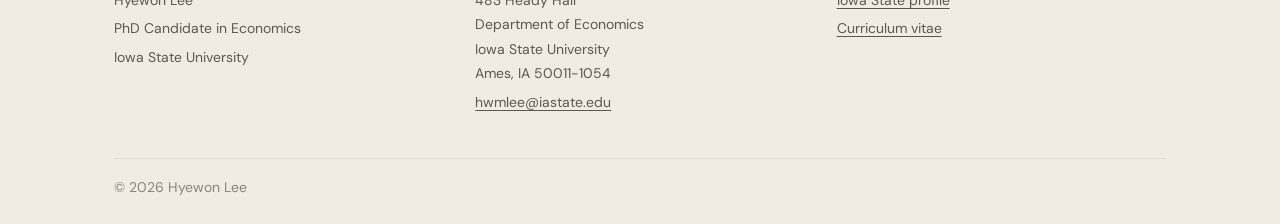
==== commit f800e84a: "Refine homepage layout and CV link" ====
--- a/index.html
+++ b/index.html
@@ -176,6 +176,9 @@
             including costly information acquisition, pesticide use, conservation
             practices, and farmland valuation.
           </p>
+          <a class="btn-pill btn-pdf intro-cv" href="./assets/CV_Hyewon.pdf">
+            Download CV
+          </a>
         </section>
 
         <section
@@ -312,7 +315,6 @@
 
         <section id="teaching" class="section" aria-labelledby="teaching-heading">
           <h2 id="teaching-heading">Teaching</h2>
-          <p class="evaluation-note">Student evaluation scores are shown as score/5.</p>
 
           <div class="teaching-group">
             <h3>Iowa State University</h3>
@@ -320,7 +322,7 @@
               <div class="teaching-row teaching-head" role="row">
                 <span role="columnheader">Role</span>
                 <span role="columnheader">Course</span>
-                <span role="columnheader">Term</span>
+                <span role="columnheader">Terms</span>
                 <span role="columnheader">Evaluation</span>
               </div>
               <div class="teaching-row" role="row">
@@ -332,20 +334,8 @@
               <div class="teaching-row" role="row">
                 <span role="cell">Lab Instructor</span>
                 <span role="cell">Intermediate Microeconomics (ECON3010)</span>
-                <span role="cell">Fall 2024</span>
-                <span role="cell">3.91/5</span>
-              </div>
-              <div class="teaching-row" role="row">
-                <span role="cell">Lab Instructor</span>
-                <span role="cell">Intermediate Microeconomics (ECON3010)</span>
-                <span role="cell">Fall 2025</span>
-                <span role="cell">4.33/5</span>
-              </div>
-              <div class="teaching-row" role="row">
-                <span role="cell">Lab Instructor</span>
-                <span role="cell">Intermediate Microeconomics (ECON3010)</span>
-                <span role="cell">Spring 2026</span>
-                <span role="cell">4.88/5</span>
+                <span role="cell">Fall 2024; Fall 2025; Spring 2026</span>
+                <span role="cell">3.91/5; 4.33/5; 4.88/5</span>
               </div>
               <div class="teaching-row" role="row">
                 <span role="cell">Lab Instructor</span>
@@ -407,7 +397,7 @@
 
         <section id="cv" class="section" aria-labelledby="cv-heading">
           <h2 id="cv-heading">CV</h2>
-          <a class="btn-pill btn-pdf" href="./assets/CV_Hyewon_May2026.pdf">
+          <a class="btn-pill btn-pdf" href="./assets/CV_Hyewon.pdf">
             Download CV
           </a>
         </section>
@@ -419,8 +409,8 @@
             class="profile-photo"
             src="./assets/profile.jpg"
             alt="Portrait of Hyewon Lee"
-            width="142"
-            height="142"
+            width="156"
+            height="156"
             decoding="async"
           />
           <h2 class="profile-name">Hyewon Lee</h2>
@@ -435,7 +425,7 @@
             >
               Email
             </a>
-            <a class="icon-link" href="./assets/CV_Hyewon_May2026.pdf" title="CV">CV</a>
+            <a class="icon-link" href="./assets/CV_Hyewon.pdf" title="CV">CV</a>
             <a
               class="icon-link"
               href="https://www.econ.iastate.edu/people/hyewon-lee"
@@ -447,10 +437,10 @@
             </a>
           </div>
           <ul class="profile-education">
-            <li>(2022-) Ph.D. Economics, Iowa State University</li>
-            <li>(2021) M.A. Agricultural and Resource Economics, Seoul National University</li>
-            <li>(2018) B.A. Economics, Ewha Womans University</li>
-            <li>(2016) Exchange Student Program, Universidad Alfonso X El Sabio</li>
+            <li>Ph.D. Economics, Iowa State University, 2022-</li>
+            <li>M.A. Agricultural and Resource Economics, Seoul National University, 2021</li>
+            <li>B.A. Economics, Ewha Womans University, 2018</li>
+            <li>Exchange Student Program, Universidad Alfonso X El Sabio, 2016</li>
           </ul>
         </section>
 
@@ -477,7 +467,6 @@
               </p>
             </article>
           </div>
-          <a class="news-link" href="#publications">See publications</a>
         </section>
       </aside>
     </main>
@@ -509,7 +498,7 @@
           >
             Iowa State profile
           </a>
-          <a href="./assets/CV_Hyewon_May2026.pdf">Curriculum vitae</a>
+          <a href="./assets/CV_Hyewon.pdf">Curriculum vitae</a>
         </section>
       </div>
       <div class="footer-bottom">
--- a/styles.css
+++ b/styles.css
@@ -240,6 +240,10 @@
   line-height: 1.8;
 }
 
+.intro-cv {
+  margin-top: 0.75rem;
+}
+
 .chip-container {
   display: flex;
   flex-wrap: wrap;
@@ -403,12 +407,6 @@
   margin-top: 1rem;
 }
 
-.evaluation-note {
-  color: var(--text-muted);
-  font-size: 0.875rem;
-  margin-top: -0.35rem;
-}
-
 .teaching-group {
   border-bottom: 1px solid var(--border-color);
   padding: 1.35rem 0;
@@ -436,7 +434,7 @@
 .teaching-row {
   display: grid;
   gap: 1rem;
-  grid-template-columns: 1.05fr 2.4fr 1.15fr 0.8fr;
+  grid-template-columns: 1fr 2.25fr 1.5fr 1.15fr;
   padding: 0.8rem 1rem;
 }
 
@@ -503,11 +501,11 @@
   box-shadow:
     0 0 0 1px var(--border-color),
     var(--shadow-md);
-  height: 140px;
+  height: 156px;
   margin: 0 auto 1rem;
   object-fit: cover;
   object-position: center top;
-  width: 140px;
+  width: 156px;
 }
 
 .profile-name {
@@ -616,12 +614,6 @@
   margin: 0;
 }
 
-.news-link {
-  display: inline-block;
-  margin-top: 1rem;
-  text-decoration: none;
-}
-
 .site-footer {
   background: var(--bg-secondary);
   border-top: 1px solid var(--border-color);
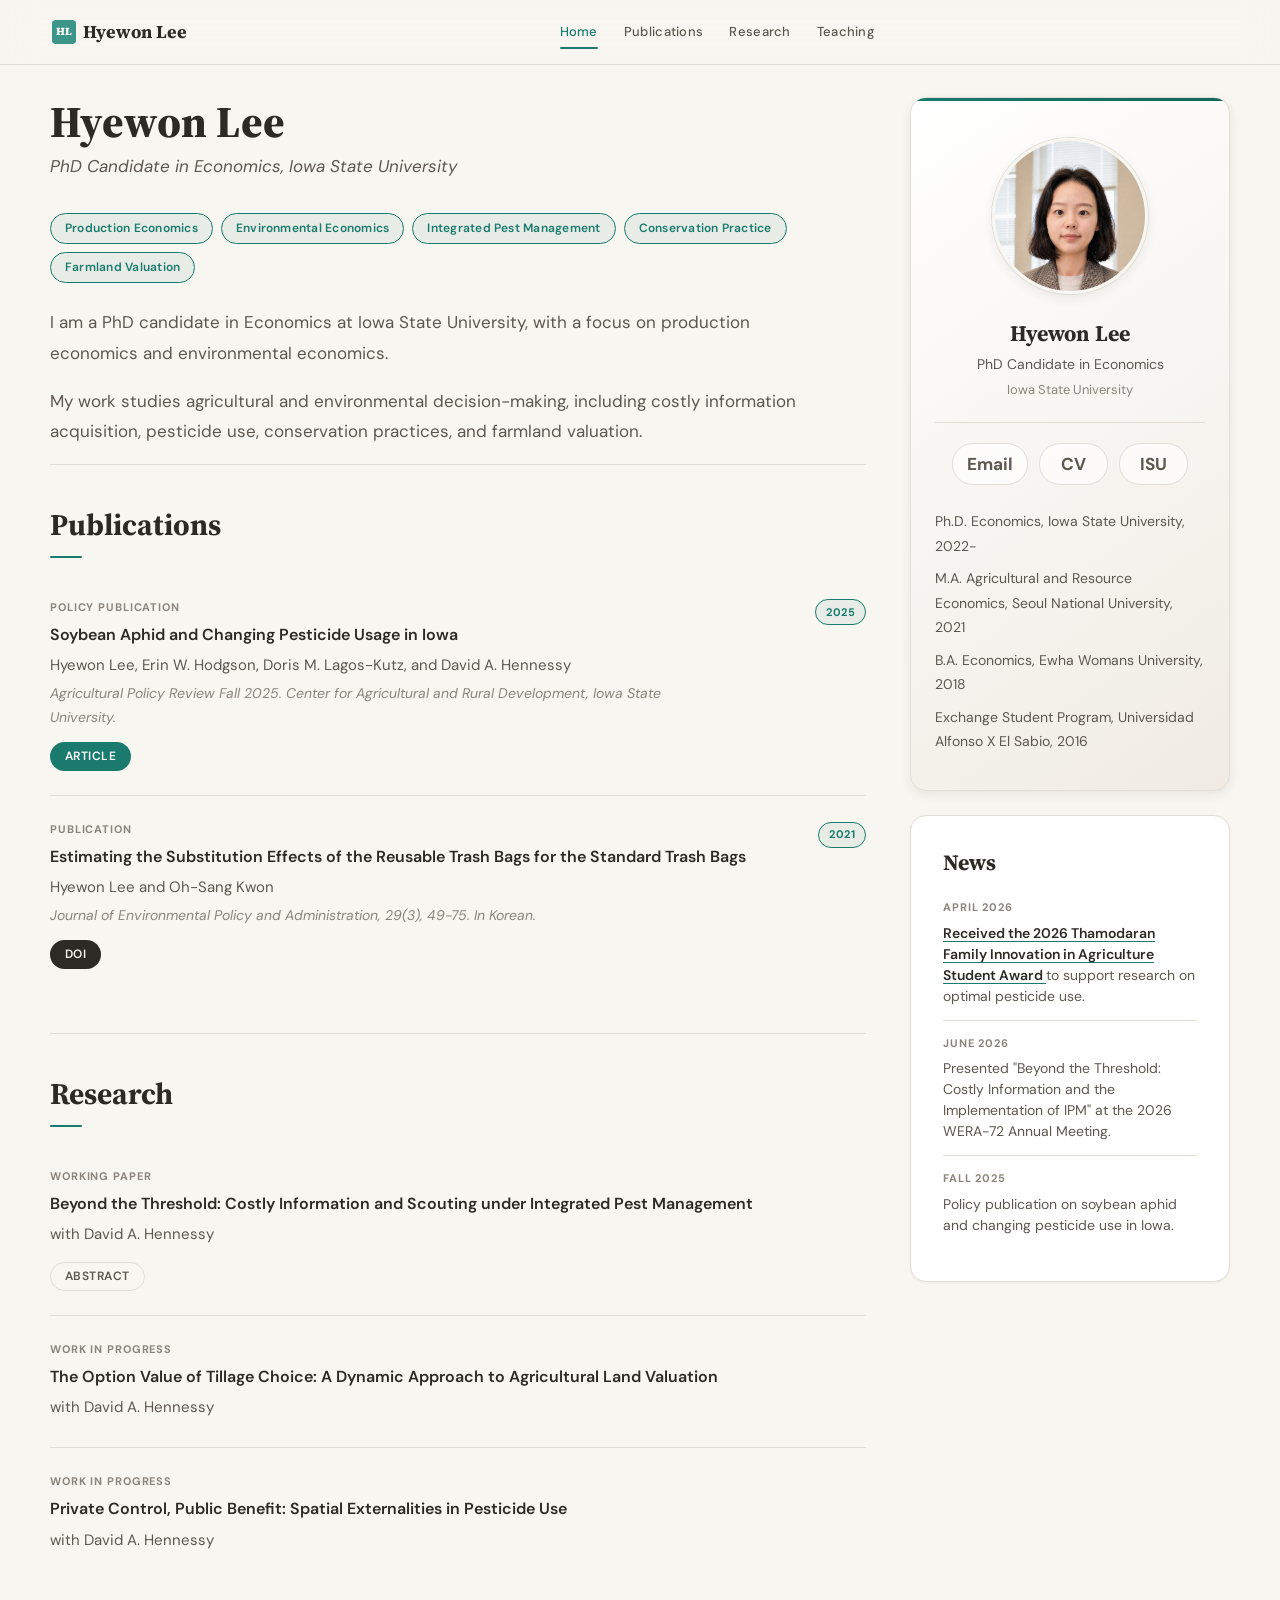
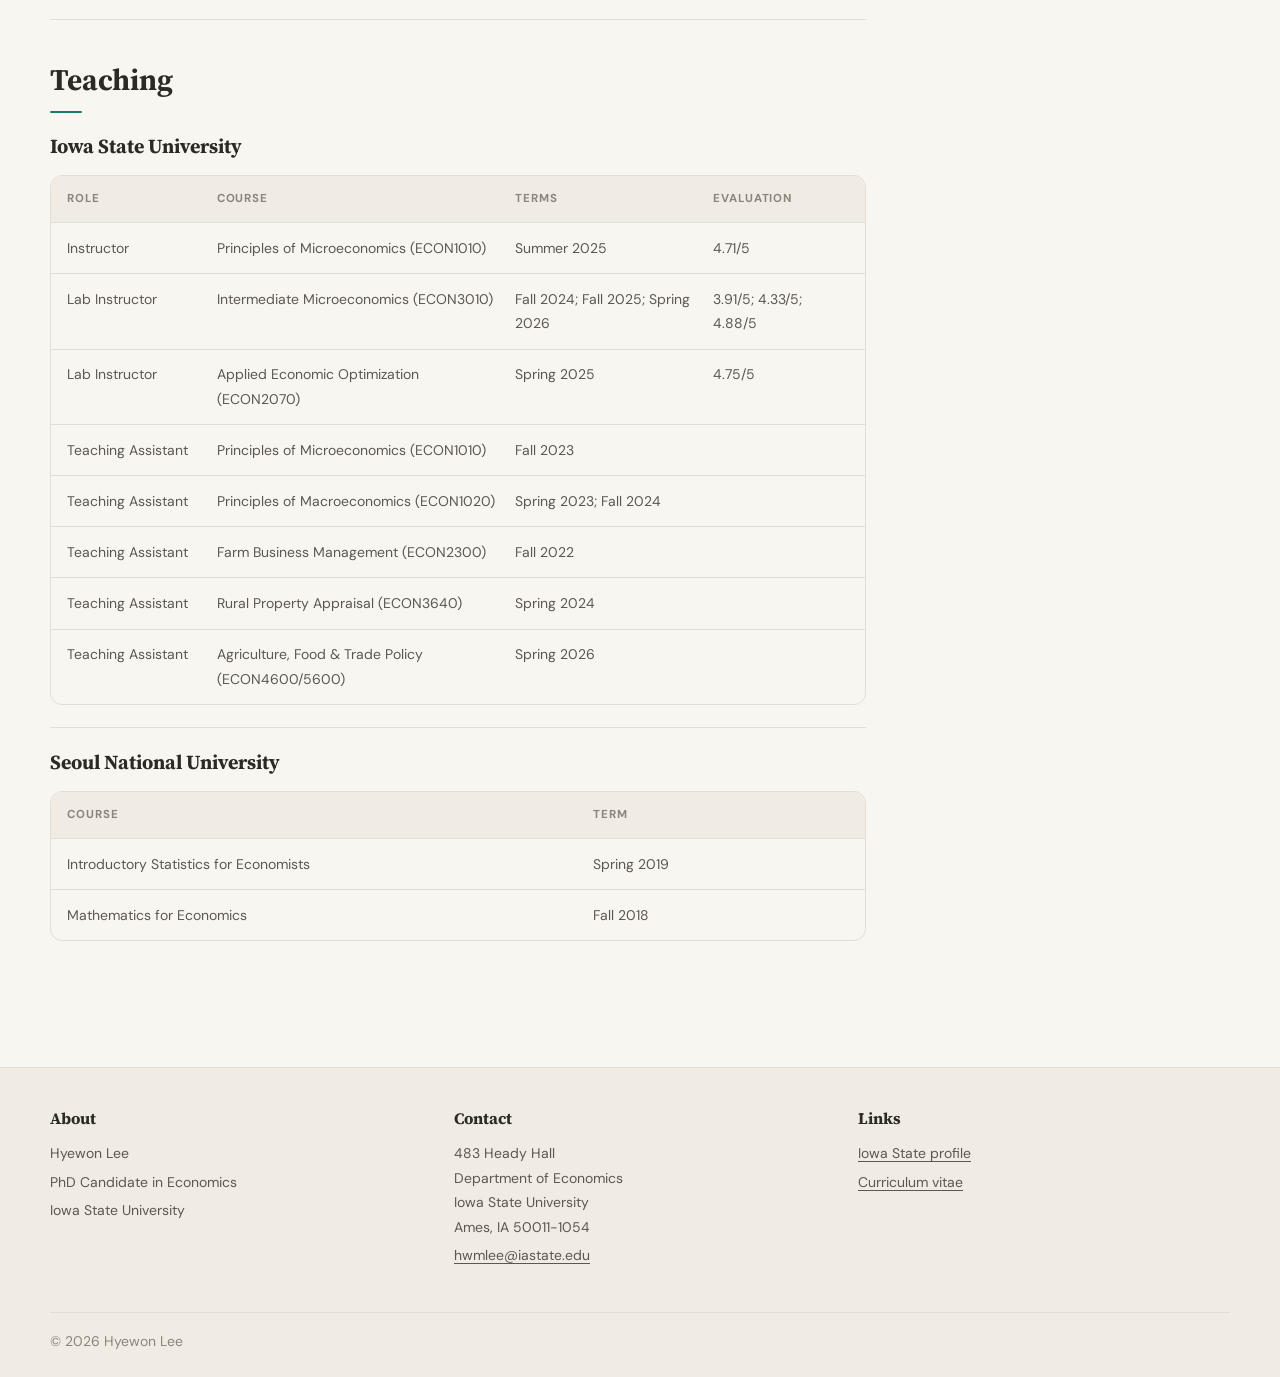
==== commit 849f45a1: "Update homepage links and news" ====
--- a/index.html
+++ b/index.html
@@ -146,7 +146,6 @@
           <a href="#publications">Publications</a>
           <a href="#research">Research</a>
           <a href="#teaching">Teaching</a>
-          <a href="#cv">CV</a>
         </nav>
       </div>
     </header>
@@ -176,9 +175,6 @@
             including costly information acquisition, pesticide use, conservation
             practices, and farmland valuation.
           </p>
-          <a class="btn-pill btn-pdf intro-cv" href="./assets/CV_Hyewon.pdf">
-            Download CV
-          </a>
         </section>
 
         <section
@@ -395,12 +391,6 @@
           </div>
         </section>
 
-        <section id="cv" class="section" aria-labelledby="cv-heading">
-          <h2 id="cv-heading">CV</h2>
-          <a class="btn-pill btn-pdf" href="./assets/CV_Hyewon.pdf">
-            Download CV
-          </a>
-        </section>
       </div>
 
       <aside class="sidebar" aria-label="Profile sidebar">
@@ -448,22 +438,31 @@
           <h2>News</h2>
           <div class="news-timeline">
             <article class="news-item">
-              <p class="news-date">Fall 2025</p>
+              <p class="news-date">April 2026</p>
               <p class="news-headline">
-                Policy publication on soybean aphid and pesticide use in Iowa.
+                <a
+                  href="https://www.cals.iastate.edu/news/2026/pursuit-optimal-pesticide-use"
+                  target="_blank"
+                  rel="noreferrer"
+                >
+                  Received the 2026 Thamodaran Family Innovation in Agriculture
+                  Student Award
+                </a>
+                to support research on optimal pesticide use.
               </p>
             </article>
             <article class="news-item">
-              <p class="news-date">Spring 2026</p>
+              <p class="news-date">June 2026</p>
               <p class="news-headline">
-                Teaching Assistant, Agriculture, Food &amp; Trade Policy
-                (ECON4600/5600).
+                Presented "Beyond the Threshold: Costly Information and the
+                Implementation of IPM" at the 2026 WERA-72 Annual Meeting.
               </p>
             </article>
             <article class="news-item">
-              <p class="news-date">Summer 2025</p>
+              <p class="news-date">Fall 2025</p>
               <p class="news-headline">
-                Instructor, Principles of Microeconomics (ECON1010).
+                Policy publication on soybean aphid and changing pesticide use
+                in Iowa.
               </p>
             </article>
           </div>
--- a/styles.css
+++ b/styles.css
@@ -13,8 +13,8 @@
   --shadow-sm: 0 1px 3px rgba(44, 42, 37, 0.06);
   --shadow-md: 0 4px 12px rgba(44, 42, 37, 0.08);
   --shadow-lg: 0 8px 24px rgba(44, 42, 37, 0.1);
-  --container-max: 1052px;
-  --nav-max: 1080px;
+  --container-max: 1180px;
+  --nav-max: 1208px;
   --radius-sm: 0.25rem;
   --radius-md: 0.5rem;
   --radius-lg: 0.75rem;
@@ -204,8 +204,8 @@
 .home-grid {
   align-items: start;
   display: grid;
-  gap: 3rem;
-  grid-template-columns: 1fr 340px;
+  gap: 2.75rem;
+  grid-template-columns: minmax(0, 1fr) 320px;
   margin: 0 auto;
   max-width: var(--container-max);
   padding: 2rem 0 4rem;
@@ -238,10 +238,6 @@
   color: var(--text-secondary);
   font-size: 1.0625rem;
   line-height: 1.8;
-}
-
-.intro-cv {
-  margin-top: 0.75rem;
 }
 
 .chip-container {
@@ -433,8 +429,12 @@
 
 .teaching-row {
   display: grid;
-  gap: 1rem;
-  grid-template-columns: 1fr 2.25fr 1.5fr 1.15fr;
+  gap: 0.85rem;
+  grid-template-columns:
+    minmax(8.5rem, 0.95fr)
+    minmax(17rem, 2.25fr)
+    minmax(11.5rem, 1.45fr)
+    minmax(8.5rem, 1.05fr);
   padding: 0.8rem 1rem;
 }
 
@@ -446,6 +446,11 @@
   color: var(--text-secondary);
   font-size: 0.875rem;
   min-width: 0;
+  overflow-wrap: break-word;
+}
+
+.teaching-table:not(.compact) .teaching-row span:first-child {
+  white-space: nowrap;
 }
 
 .teaching-head {
@@ -535,7 +540,7 @@
   border-top: 1px solid var(--border-color);
   display: flex;
   flex-wrap: wrap;
-  gap: 0.55rem;
+  gap: 0.65rem;
   justify-content: center;
   margin-top: 1.25rem;
   padding-top: 1.25rem;
@@ -543,21 +548,24 @@
 
 .icon-link {
   align-items: center;
+  background-color: rgba(255, 255, 255, 0.68);
+  border: 1px solid var(--border-color);
   border-radius: var(--radius-full);
-  color: var(--text-muted);
+  color: var(--text-secondary);
   display: inline-flex;
-  font-size: 0.95rem;
+  font-size: 1.08rem;
   font-weight: 700;
-  height: 2.25rem;
+  height: 2.65rem;
   justify-content: center;
-  min-width: 2.25rem;
-  padding: 0 0.45rem;
+  min-width: 4.35rem;
+  padding: 0 0.9rem;
   text-decoration: none;
 }
 
 .icon-link:hover,
 .icon-link:focus-visible {
   background-color: var(--accent-light);
+  border-color: var(--accent);
   color: var(--accent);
 }
 
@@ -612,6 +620,12 @@
   font-size: 0.875rem;
   line-height: 1.5;
   margin: 0;
+}
+
+.news-headline a {
+  color: var(--text-primary);
+  font-weight: 600;
+  text-decoration-color: var(--accent);
 }
 
 .site-footer {
@@ -779,6 +793,10 @@
     padding: 0.9rem 0;
   }
 
+  .teaching-table:not(.compact) .teaching-row span:first-child {
+    white-space: normal;
+  }
+
   .teaching-head {
     display: none;
   }
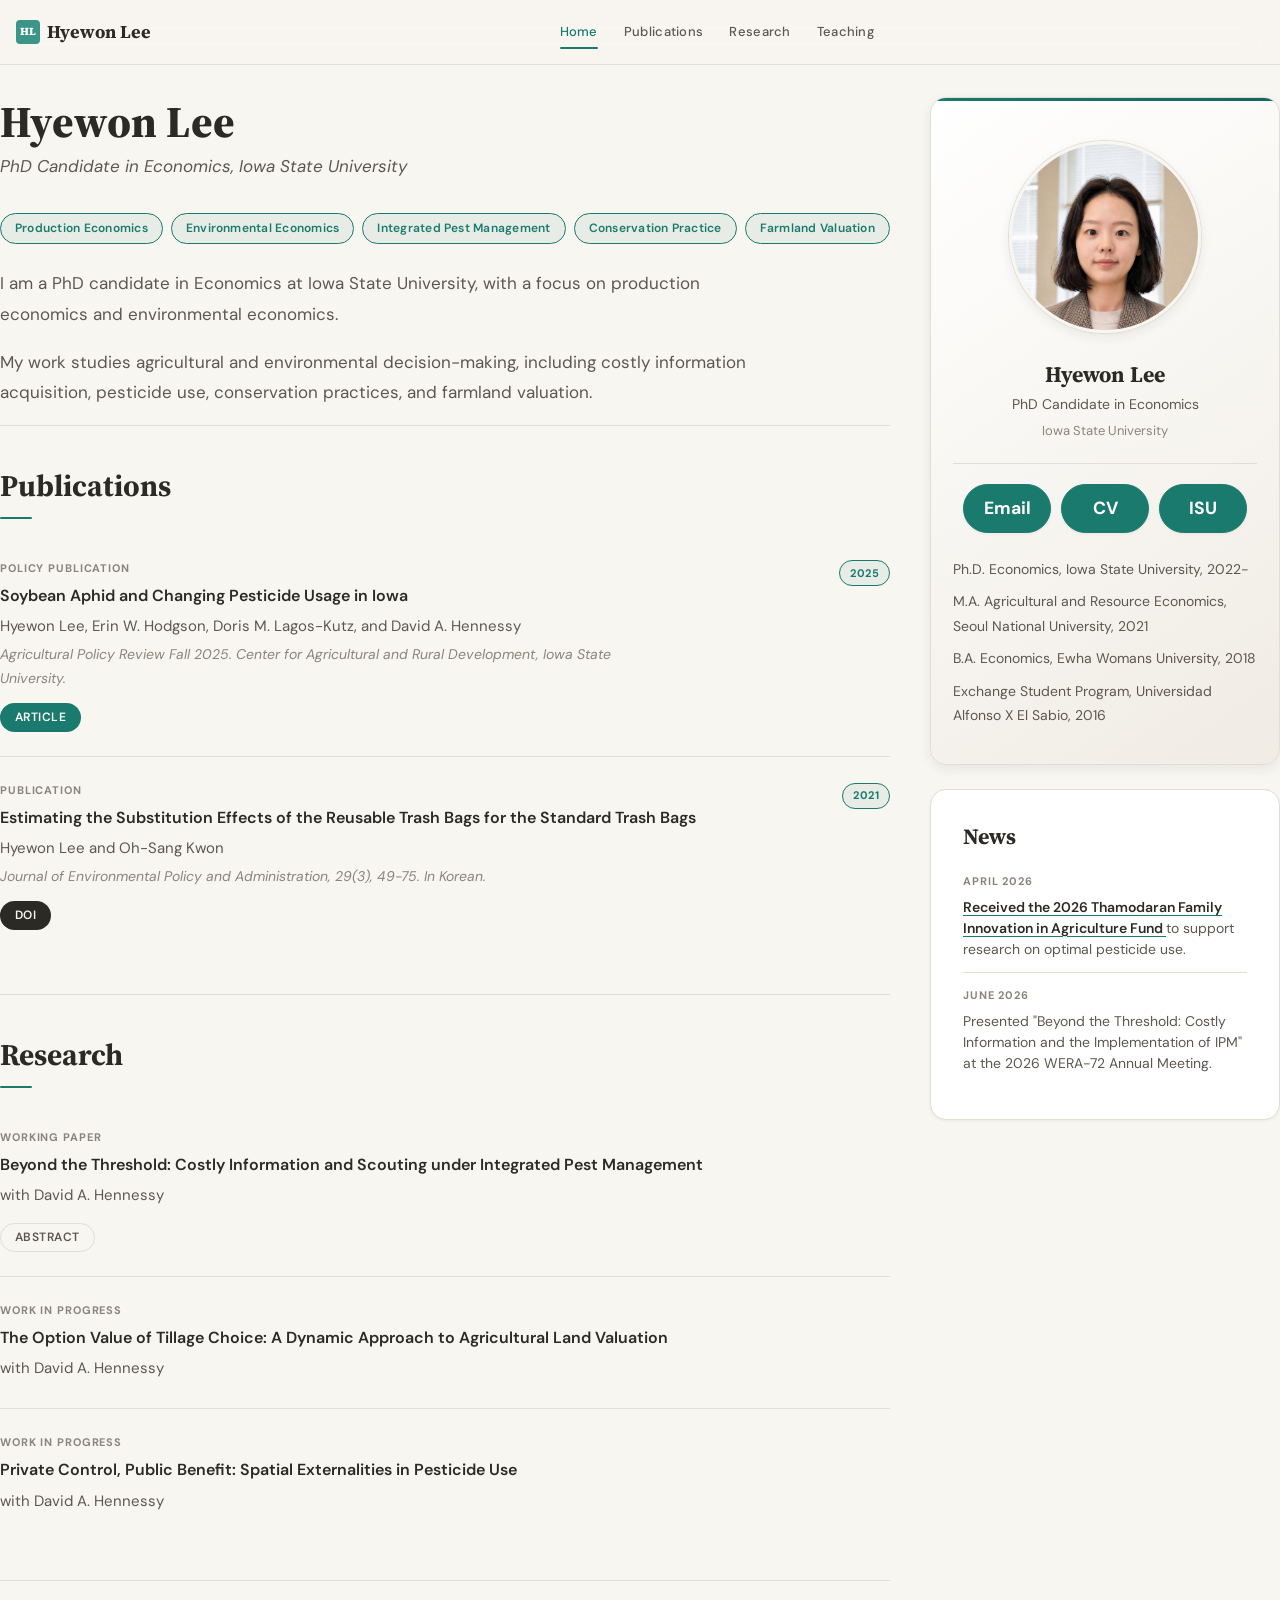
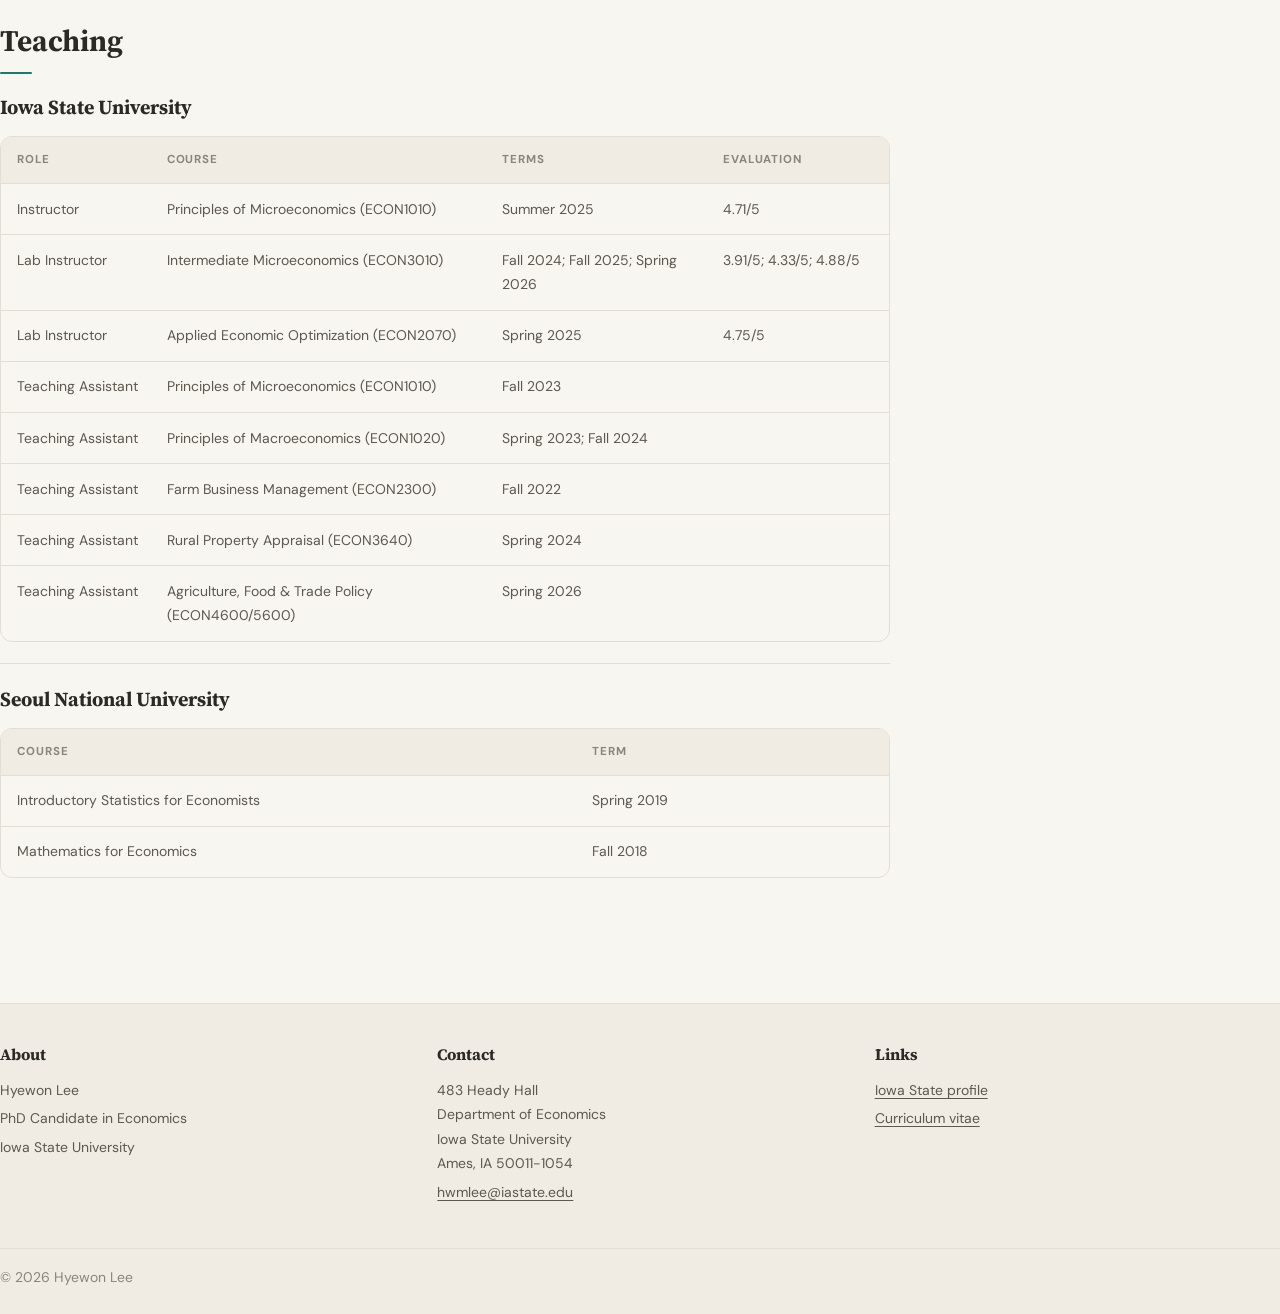
==== commit 5601cd93: "Enlarge profile card and update news" ====
--- a/index.html
+++ b/index.html
@@ -399,8 +399,8 @@
             class="profile-photo"
             src="./assets/profile.jpg"
             alt="Portrait of Hyewon Lee"
-            width="156"
-            height="156"
+            width="192"
+            height="192"
             decoding="async"
           />
           <h2 class="profile-name">Hyewon Lee</h2>
@@ -446,7 +446,7 @@
                   rel="noreferrer"
                 >
                   Received the 2026 Thamodaran Family Innovation in Agriculture
-                  Student Award
+                  Fund
                 </a>
                 to support research on optimal pesticide use.
               </p>
@@ -458,13 +458,6 @@
                 Implementation of IPM" at the 2026 WERA-72 Annual Meeting.
               </p>
             </article>
-            <article class="news-item">
-              <p class="news-date">Fall 2025</p>
-              <p class="news-headline">
-                Policy publication on soybean aphid and changing pesticide use
-                in Iowa.
-              </p>
-            </article>
           </div>
         </section>
       </aside>
--- a/styles.css
+++ b/styles.css
@@ -13,8 +13,8 @@
   --shadow-sm: 0 1px 3px rgba(44, 42, 37, 0.06);
   --shadow-md: 0 4px 12px rgba(44, 42, 37, 0.08);
   --shadow-lg: 0 8px 24px rgba(44, 42, 37, 0.1);
-  --container-max: 1180px;
-  --nav-max: 1208px;
+  --container-max: 1360px;
+  --nav-max: 1388px;
   --radius-sm: 0.25rem;
   --radius-md: 0.5rem;
   --radius-lg: 0.75rem;
@@ -204,8 +204,8 @@
 .home-grid {
   align-items: start;
   display: grid;
-  gap: 2.75rem;
-  grid-template-columns: minmax(0, 1fr) 320px;
+  gap: 2.5rem;
+  grid-template-columns: minmax(0, 1fr) 350px;
   margin: 0 auto;
   max-width: var(--container-max);
   padding: 2rem 0 4rem;
@@ -485,7 +485,7 @@
   background: linear-gradient(145deg, var(--bg-card) 0%, var(--bg-secondary) 100%);
   box-shadow: var(--shadow-md);
   overflow: hidden;
-  padding: 2.5rem 1.5rem 2rem;
+  padding: 2.7rem 1.4rem 2rem;
   position: relative;
   text-align: center;
 }
@@ -506,11 +506,11 @@
   box-shadow:
     0 0 0 1px var(--border-color),
     var(--shadow-md);
-  height: 156px;
-  margin: 0 auto 1rem;
+  height: 192px;
+  margin: 0 auto 1.1rem;
   object-fit: cover;
   object-position: center top;
-  width: 156px;
+  width: 192px;
 }
 
 .profile-name {
@@ -540,7 +540,7 @@
   border-top: 1px solid var(--border-color);
   display: flex;
   flex-wrap: wrap;
-  gap: 0.65rem;
+  gap: 0.6rem;
   justify-content: center;
   margin-top: 1.25rem;
   padding-top: 1.25rem;
@@ -548,25 +548,26 @@
 
 .icon-link {
   align-items: center;
-  background-color: rgba(255, 255, 255, 0.68);
-  border: 1px solid var(--border-color);
+  background-color: var(--accent);
+  border: 1px solid var(--accent);
   border-radius: var(--radius-full);
-  color: var(--text-secondary);
+  box-shadow: var(--shadow-sm);
+  color: #ffffff;
   display: inline-flex;
-  font-size: 1.08rem;
+  font-size: 1.1rem;
   font-weight: 700;
-  height: 2.65rem;
+  height: 3.05rem;
   justify-content: center;
-  min-width: 4.35rem;
-  padding: 0 0.9rem;
+  min-width: 5.5rem;
+  padding: 0 1rem;
   text-decoration: none;
 }
 
 .icon-link:hover,
 .icon-link:focus-visible {
-  background-color: var(--accent-light);
-  border-color: var(--accent);
-  color: var(--accent);
+  background-color: var(--accent-hover);
+  border-color: var(--accent-hover);
+  color: #ffffff;
 }
 
 .profile-education {
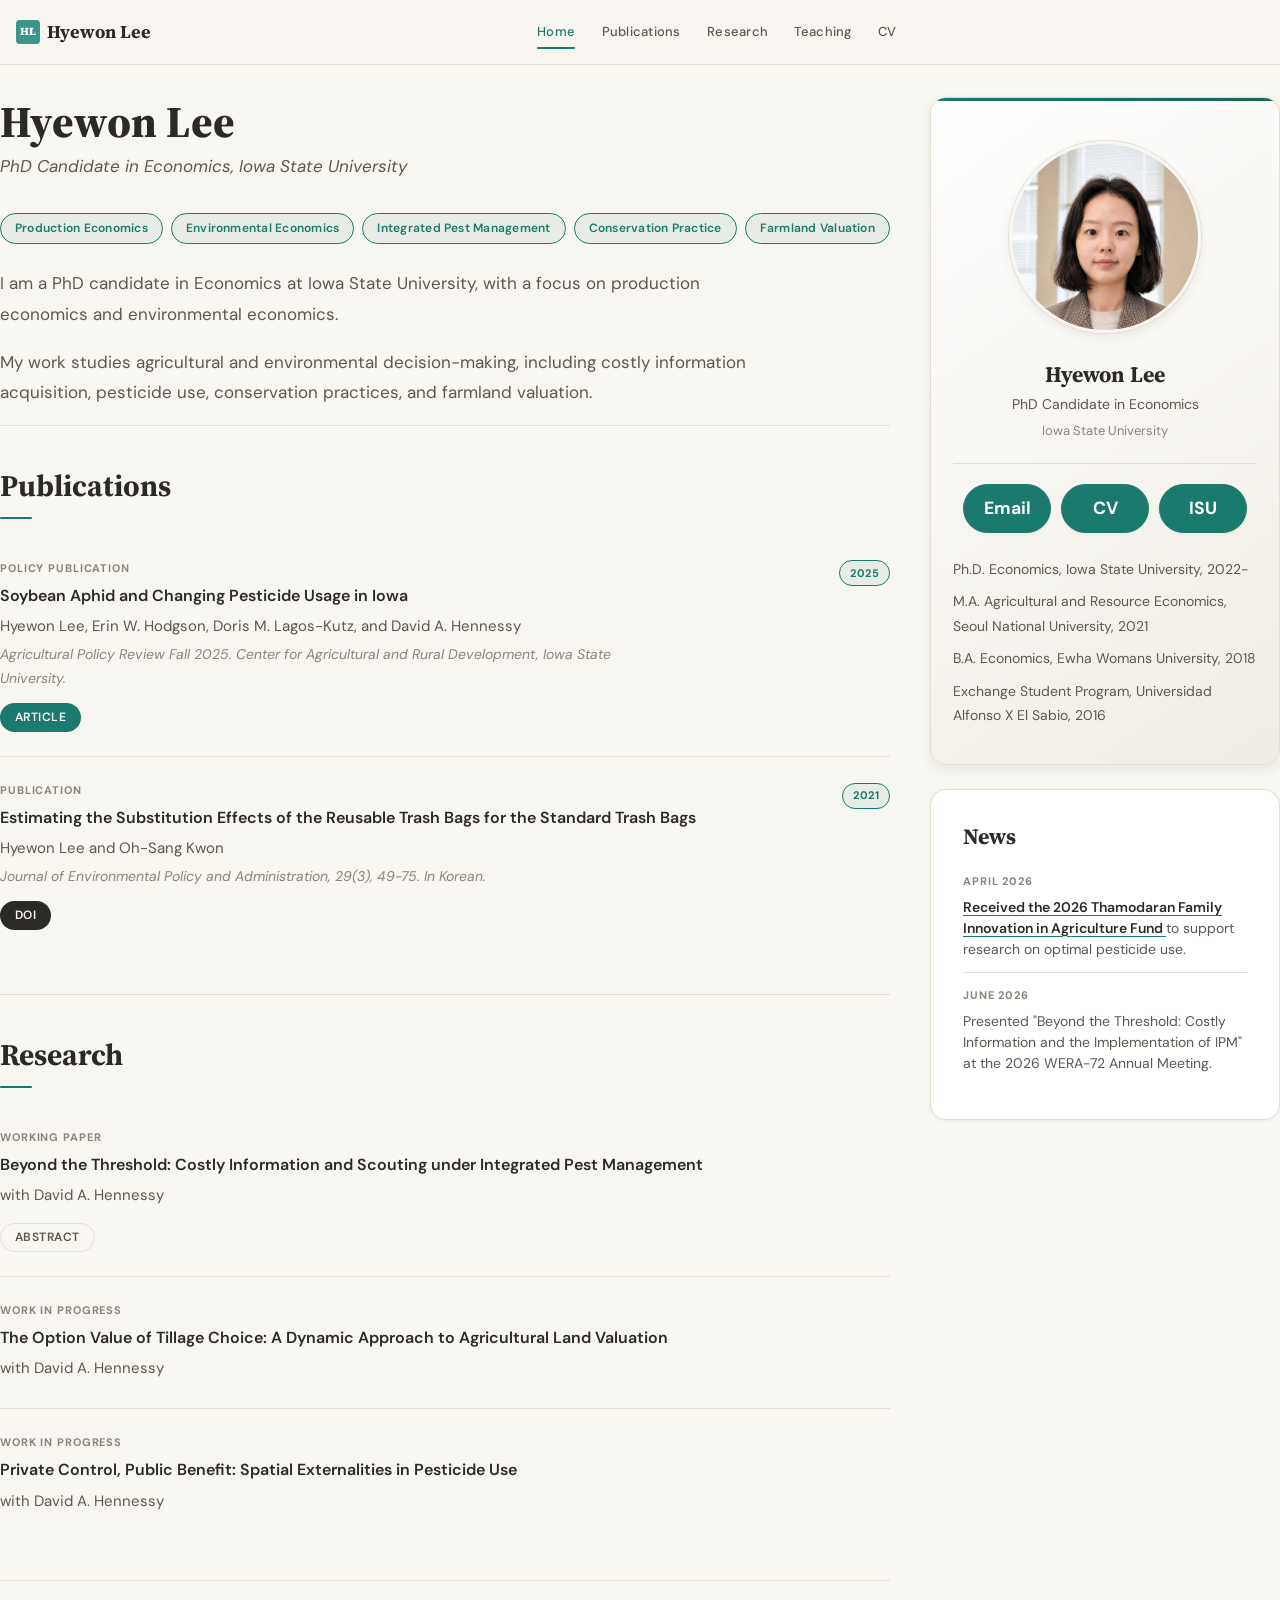
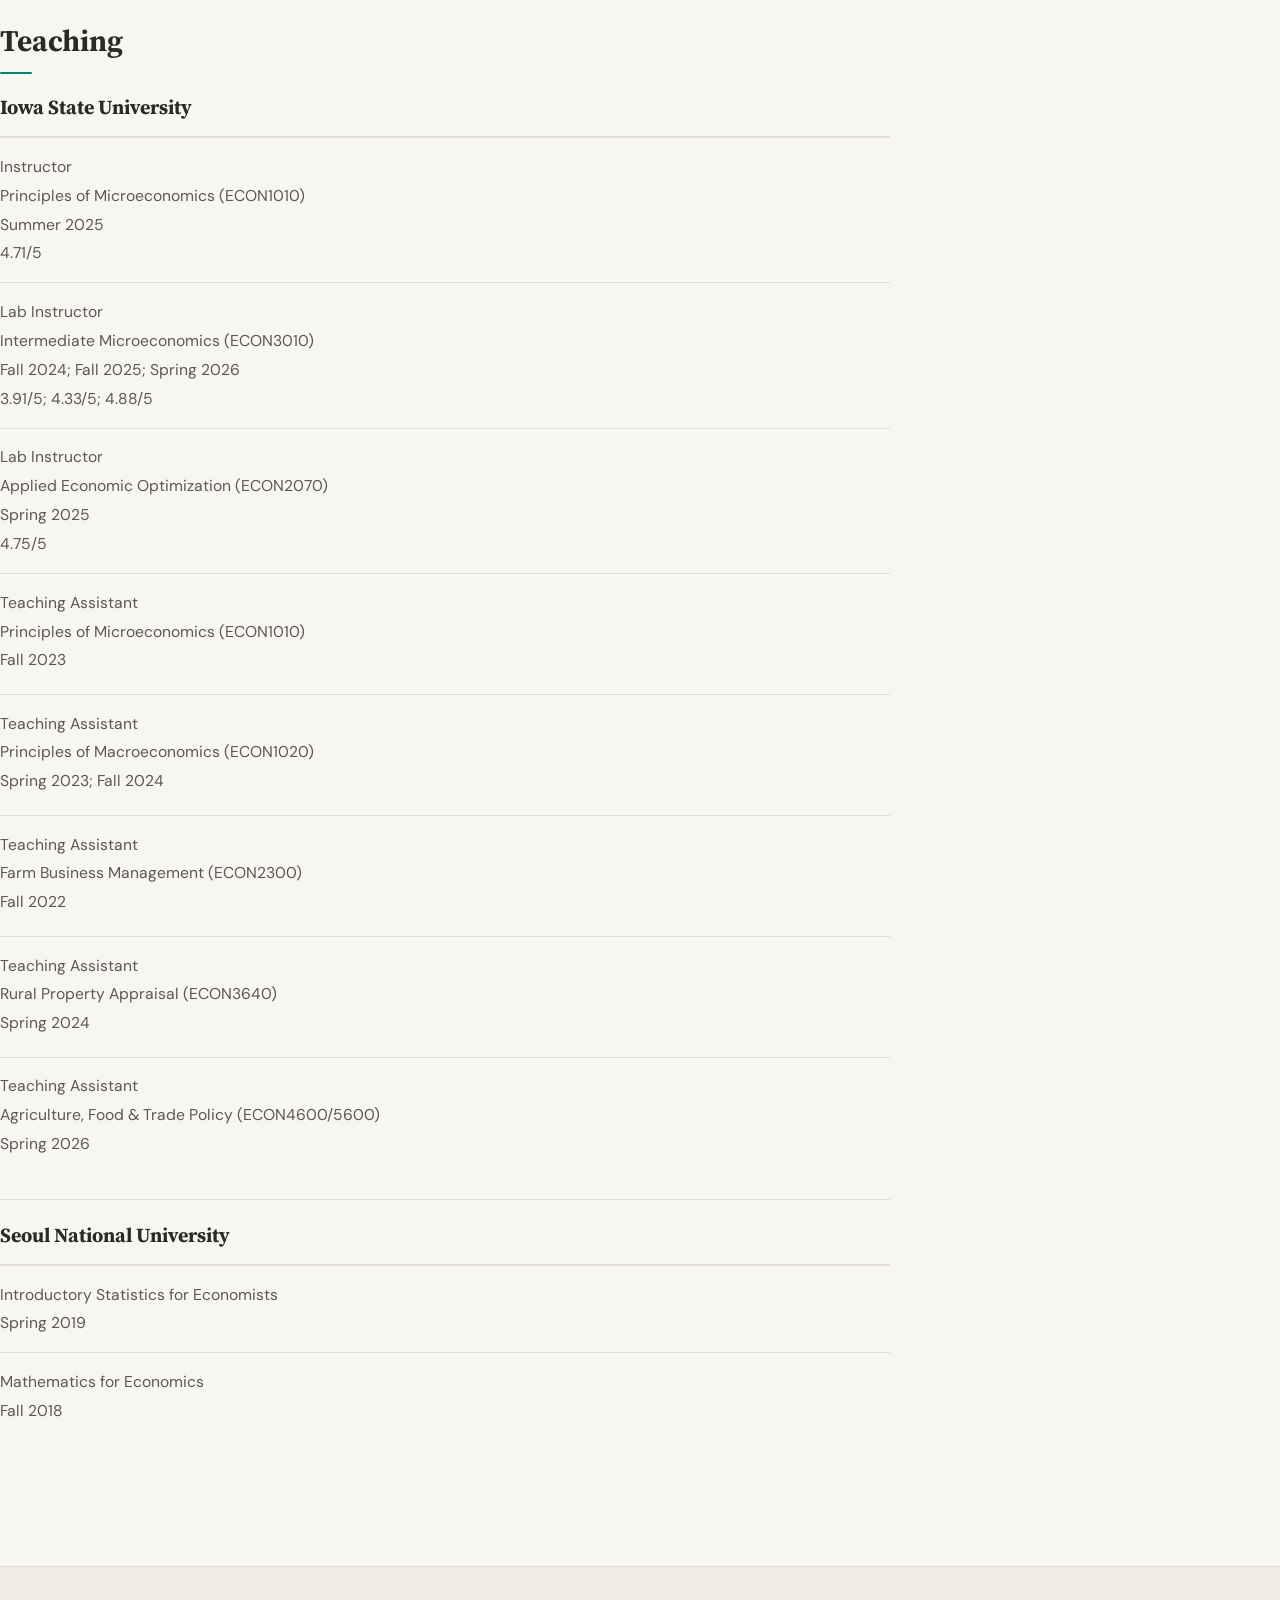
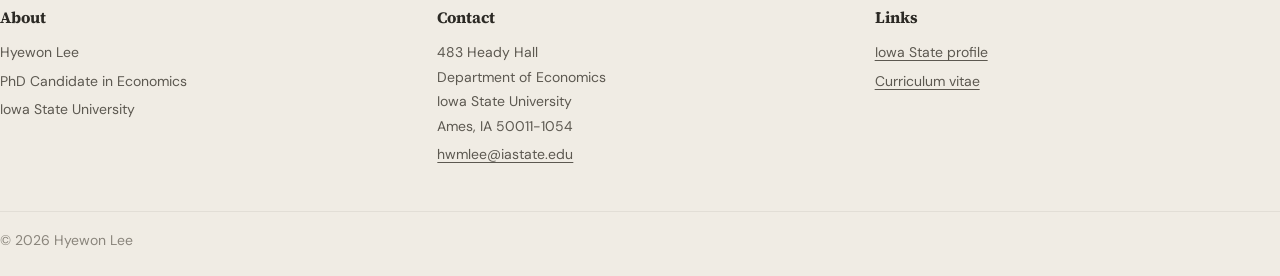
==== commit e3d3131e: "Use stacked teaching layout and restore CV nav" ====
--- a/index.html
+++ b/index.html
@@ -146,6 +146,7 @@
           <a href="#publications">Publications</a>
           <a href="#research">Research</a>
           <a href="#teaching">Teaching</a>
+          <a href="./assets/CV_Hyewon.pdf">CV</a>
         </nav>
       </div>
     </header>
--- a/styles.css
+++ b/styles.css
@@ -422,20 +422,15 @@
 }
 
 .teaching-table {
-  border: 1px solid var(--border-color);
-  border-radius: var(--radius-lg);
-  overflow: hidden;
+  border-top: 1px solid var(--border-color);
+  overflow: visible;
 }
 
 .teaching-row {
   display: grid;
-  gap: 0.85rem;
-  grid-template-columns:
-    minmax(8.5rem, 0.95fr)
-    minmax(17rem, 2.25fr)
-    minmax(11.5rem, 1.45fr)
-    minmax(8.5rem, 1.05fr);
-  padding: 0.8rem 1rem;
+  gap: 0.28rem;
+  grid-template-columns: 1fr;
+  padding: 1.05rem 0;
 }
 
 .teaching-row + .teaching-row {
@@ -444,29 +439,14 @@
 
 .teaching-row span {
   color: var(--text-secondary);
-  font-size: 0.875rem;
+  font-size: 0.98rem;
+  line-height: 1.55;
   min-width: 0;
   overflow-wrap: break-word;
 }
 
-.teaching-table:not(.compact) .teaching-row span:first-child {
-  white-space: nowrap;
-}
-
 .teaching-head {
-  background: var(--bg-secondary);
-}
-
-.teaching-head span {
-  color: var(--text-muted);
-  font-size: 0.72rem;
-  font-weight: 700;
-  letter-spacing: 0.08em;
-  text-transform: uppercase;
-}
-
-.teaching-table.compact .teaching-row {
-  grid-template-columns: 2fr 1fr;
+  display: none;
 }
 
 .sidebar {
@@ -777,28 +757,4 @@
     margin: 0 0 0.75rem;
   }
 
-  .teaching-table,
-  .teaching-row {
-    border-radius: 0;
-  }
-
-  .teaching-table {
-    border-left: 0;
-    border-right: 0;
-  }
-
-  .teaching-row,
-  .teaching-table.compact .teaching-row {
-    gap: 0.25rem;
-    grid-template-columns: 1fr;
-    padding: 0.9rem 0;
-  }
-
-  .teaching-table:not(.compact) .teaching-row span:first-child {
-    white-space: normal;
-  }
-
-  .teaching-head {
-    display: none;
-  }
-}
+}
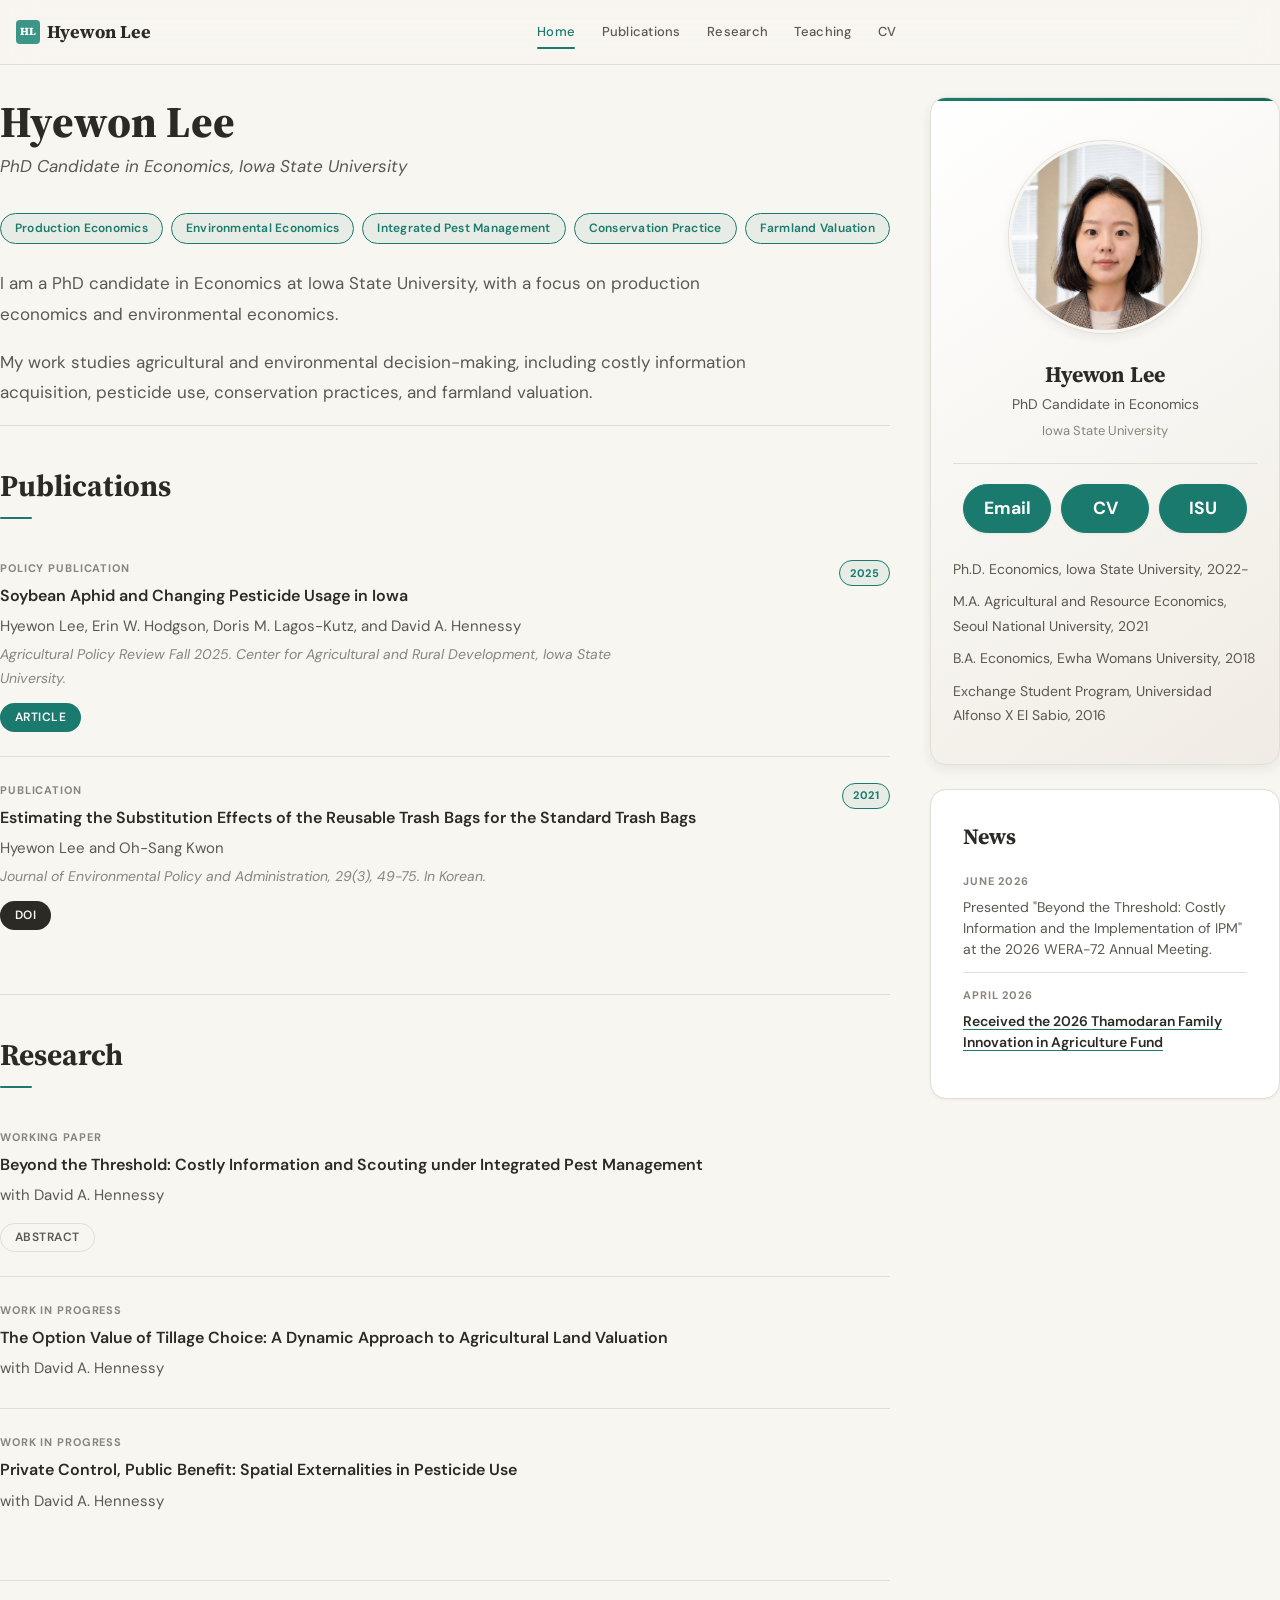
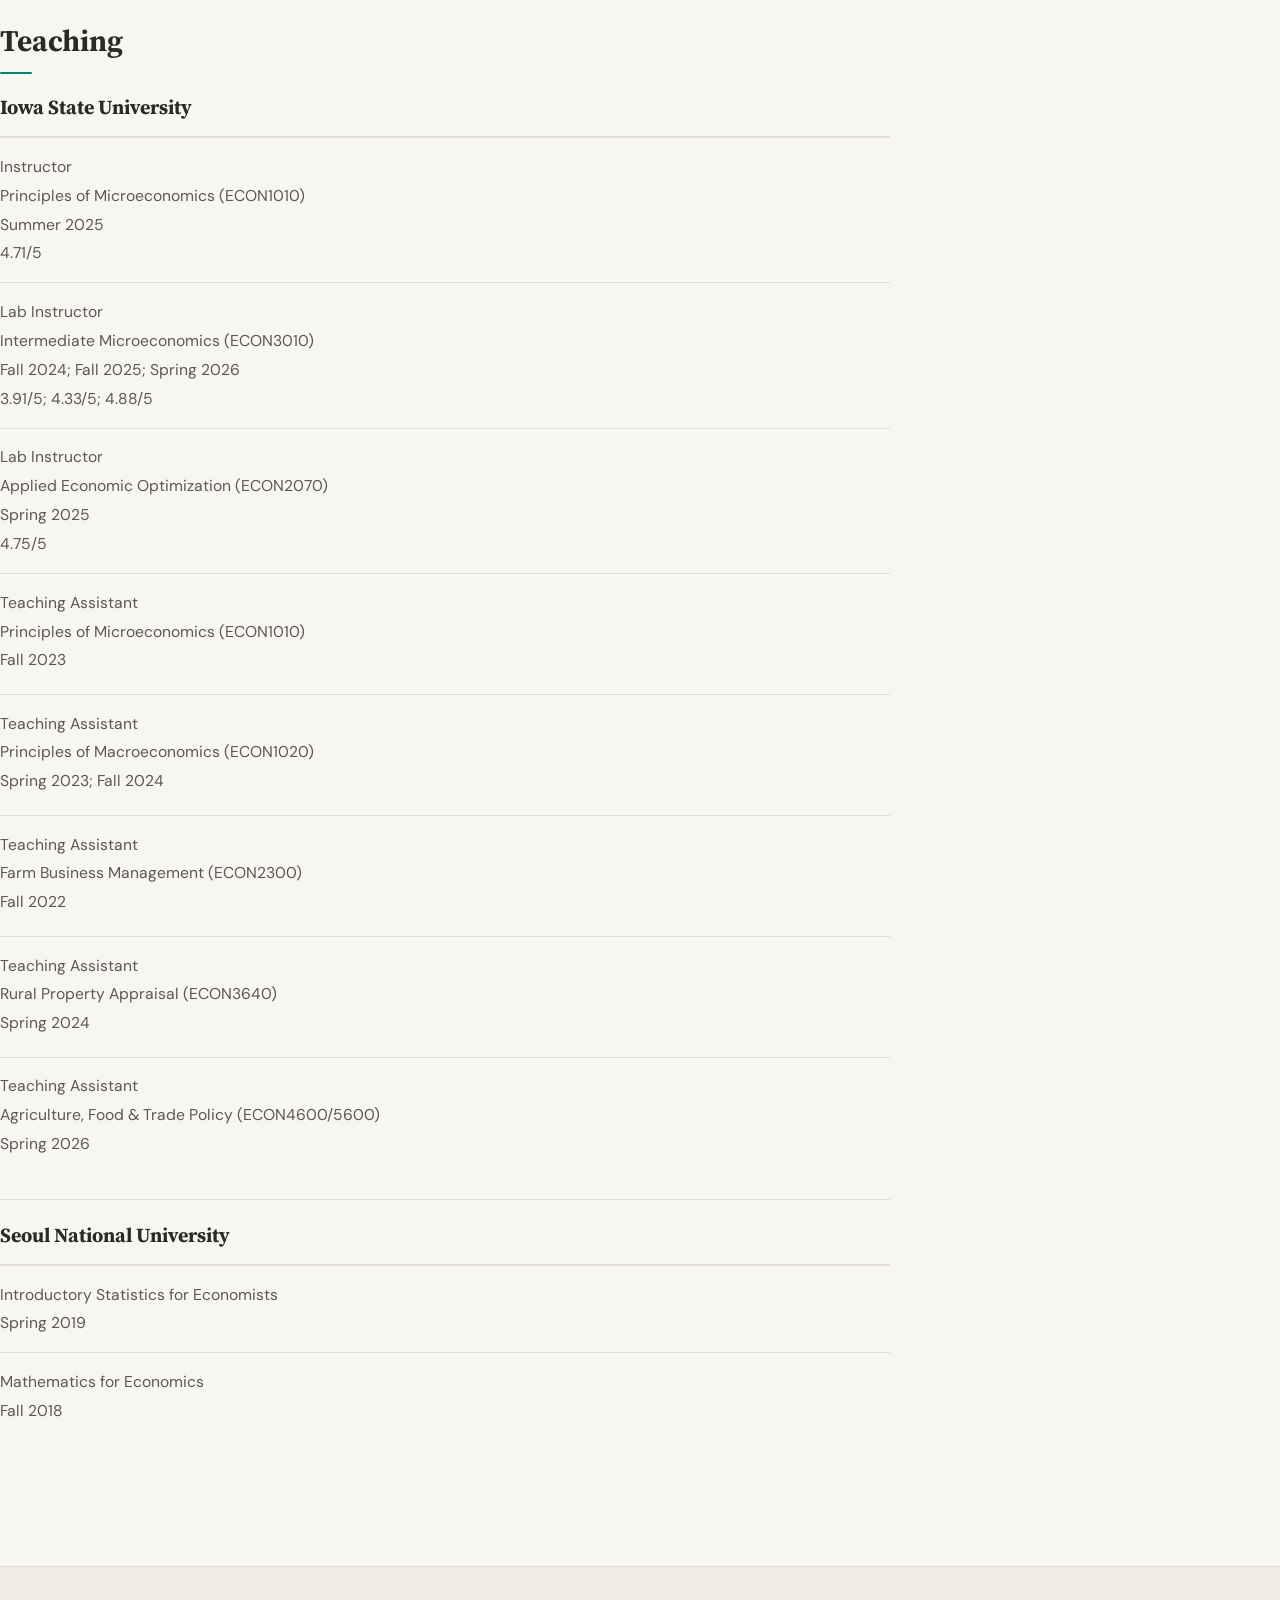
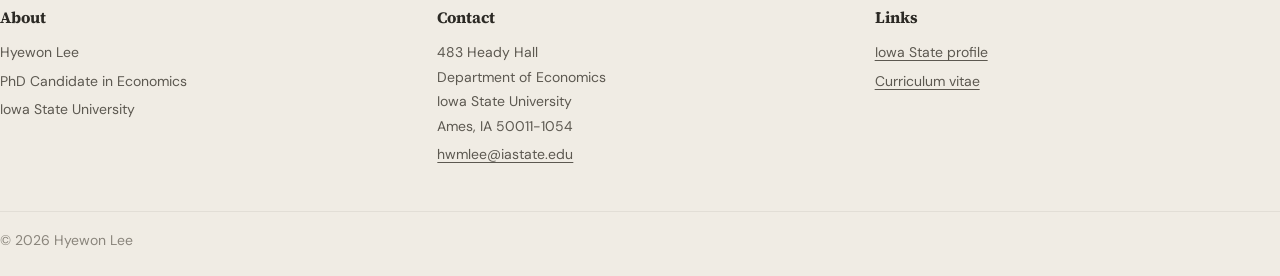
==== commit e3d09287: "Tighten news entries" ====
--- a/index.html
+++ b/index.html
@@ -439,6 +439,13 @@
           <h2>News</h2>
           <div class="news-timeline">
             <article class="news-item">
+              <p class="news-date">June 2026</p>
+              <p class="news-headline">
+                Presented "Beyond the Threshold: Costly Information and the
+                Implementation of IPM" at the 2026 WERA-72 Annual Meeting.
+              </p>
+            </article>
+            <article class="news-item">
               <p class="news-date">April 2026</p>
               <p class="news-headline">
                 <a
@@ -449,14 +456,6 @@
                   Received the 2026 Thamodaran Family Innovation in Agriculture
                   Fund
                 </a>
-                to support research on optimal pesticide use.
-              </p>
-            </article>
-            <article class="news-item">
-              <p class="news-date">June 2026</p>
-              <p class="news-headline">
-                Presented "Beyond the Threshold: Costly Information and the
-                Implementation of IPM" at the 2026 WERA-72 Annual Meeting.
               </p>
             </article>
           </div>
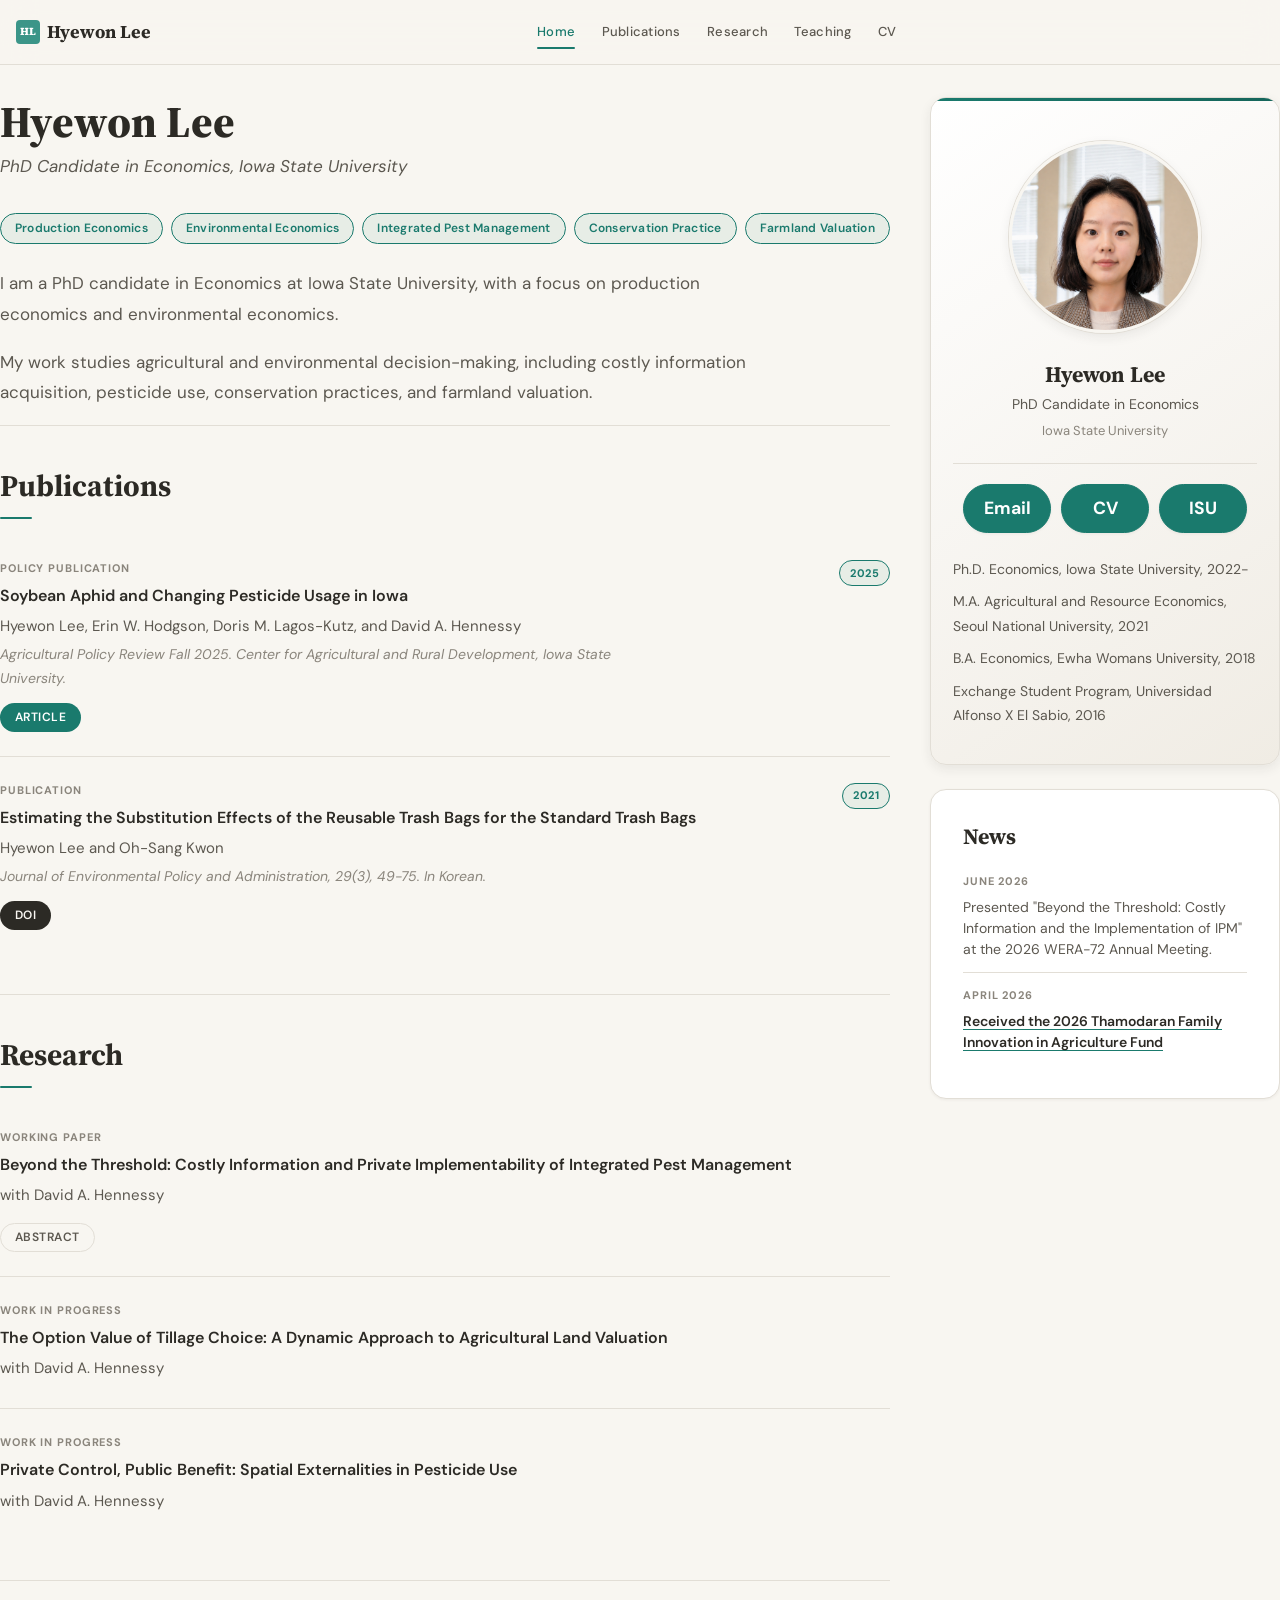
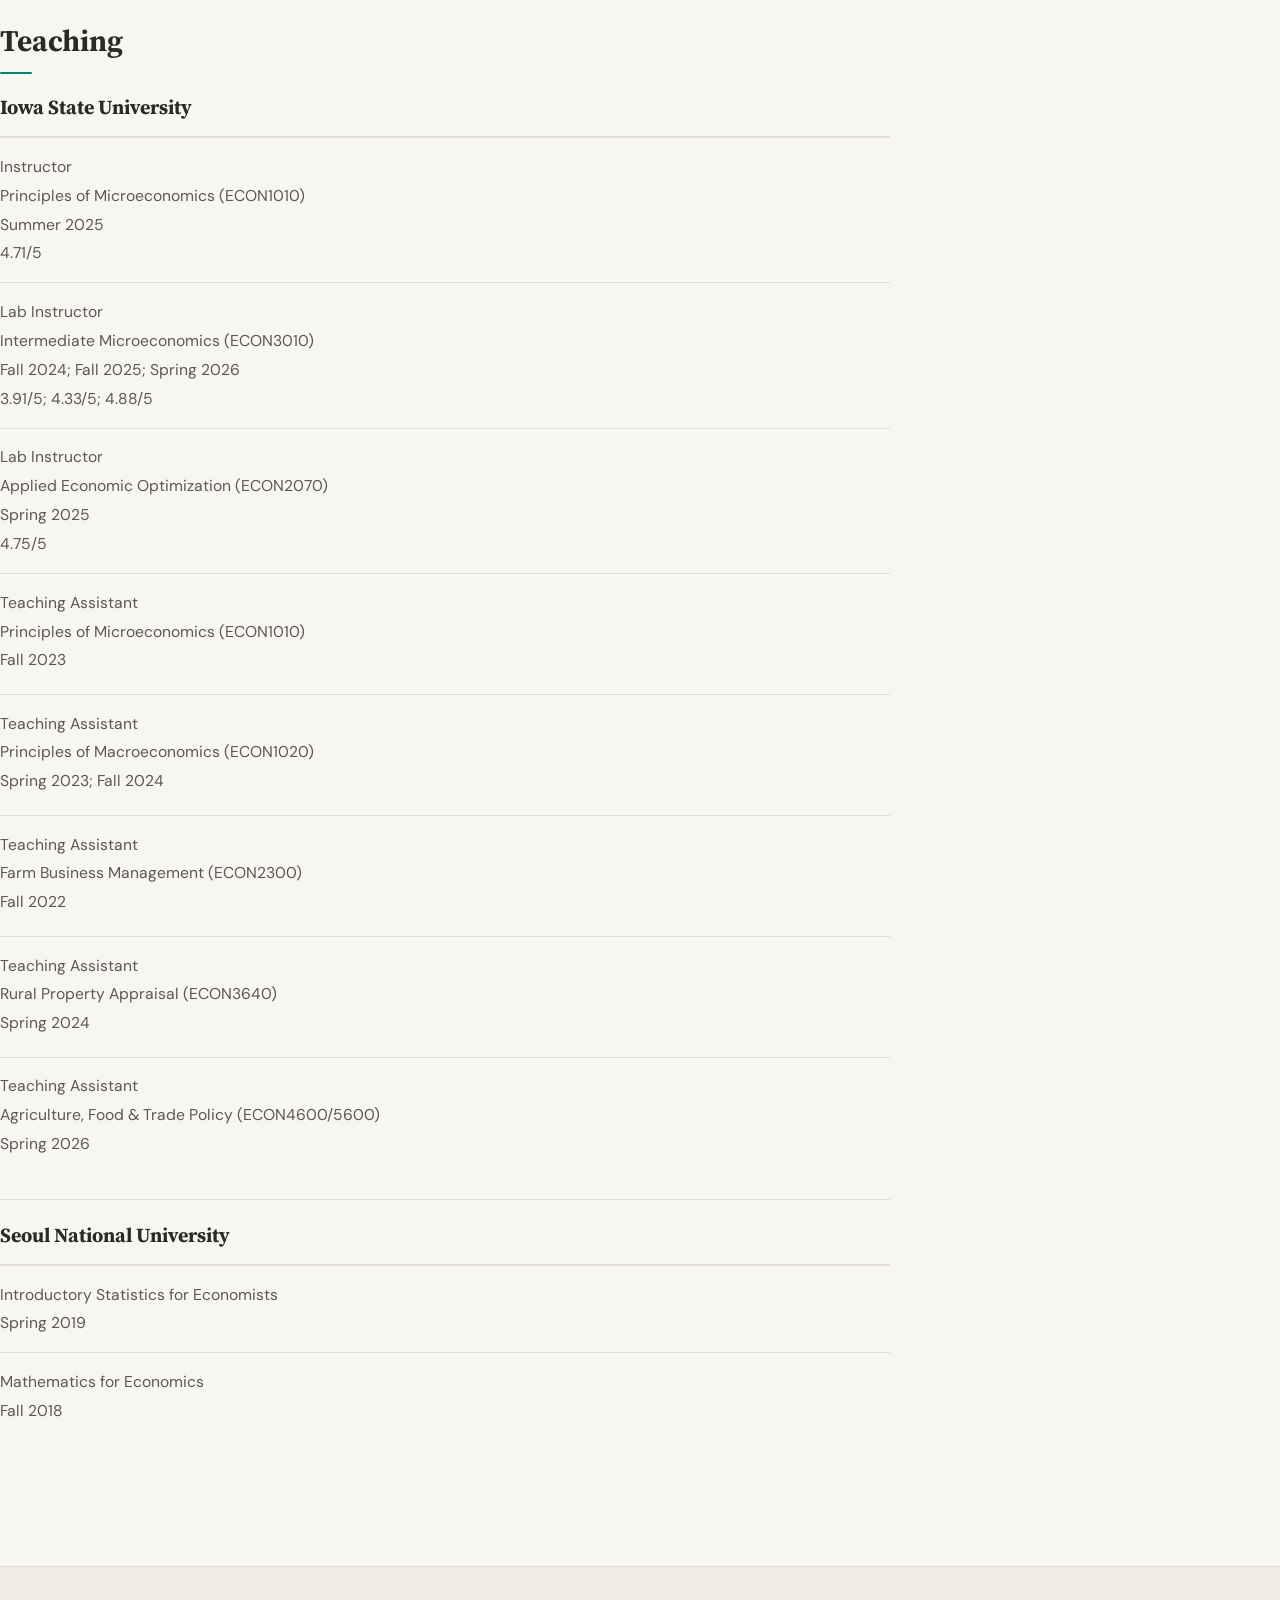
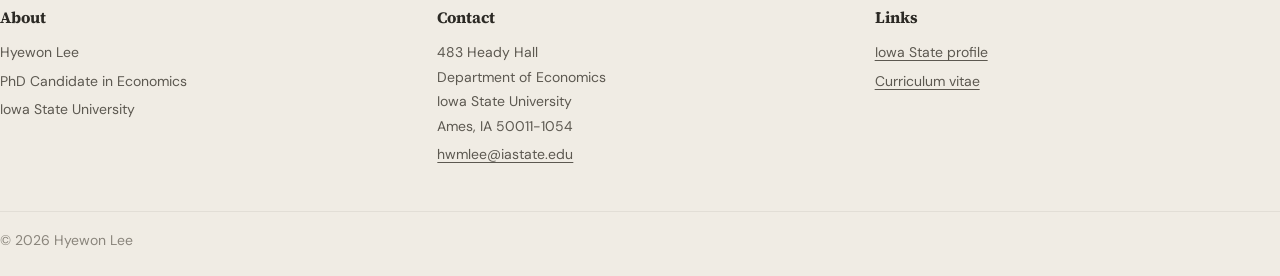
==== commit 99891738: "Update homepage" ====
--- a/index.html
+++ b/index.html
@@ -240,8 +240,7 @@
           <article class="pub-entry">
             <p class="pub-type">Working Paper</p>
             <h3 class="pub-title">
-              Beyond the Threshold: Costly Information and Scouting under
-              Integrated Pest Management
+              Beyond the Threshold: Costly Information and Private Implementability of Integrated Pest Management
             </h3>
             <p class="pub-authors">with David A. Hennessy</p>
             <details>
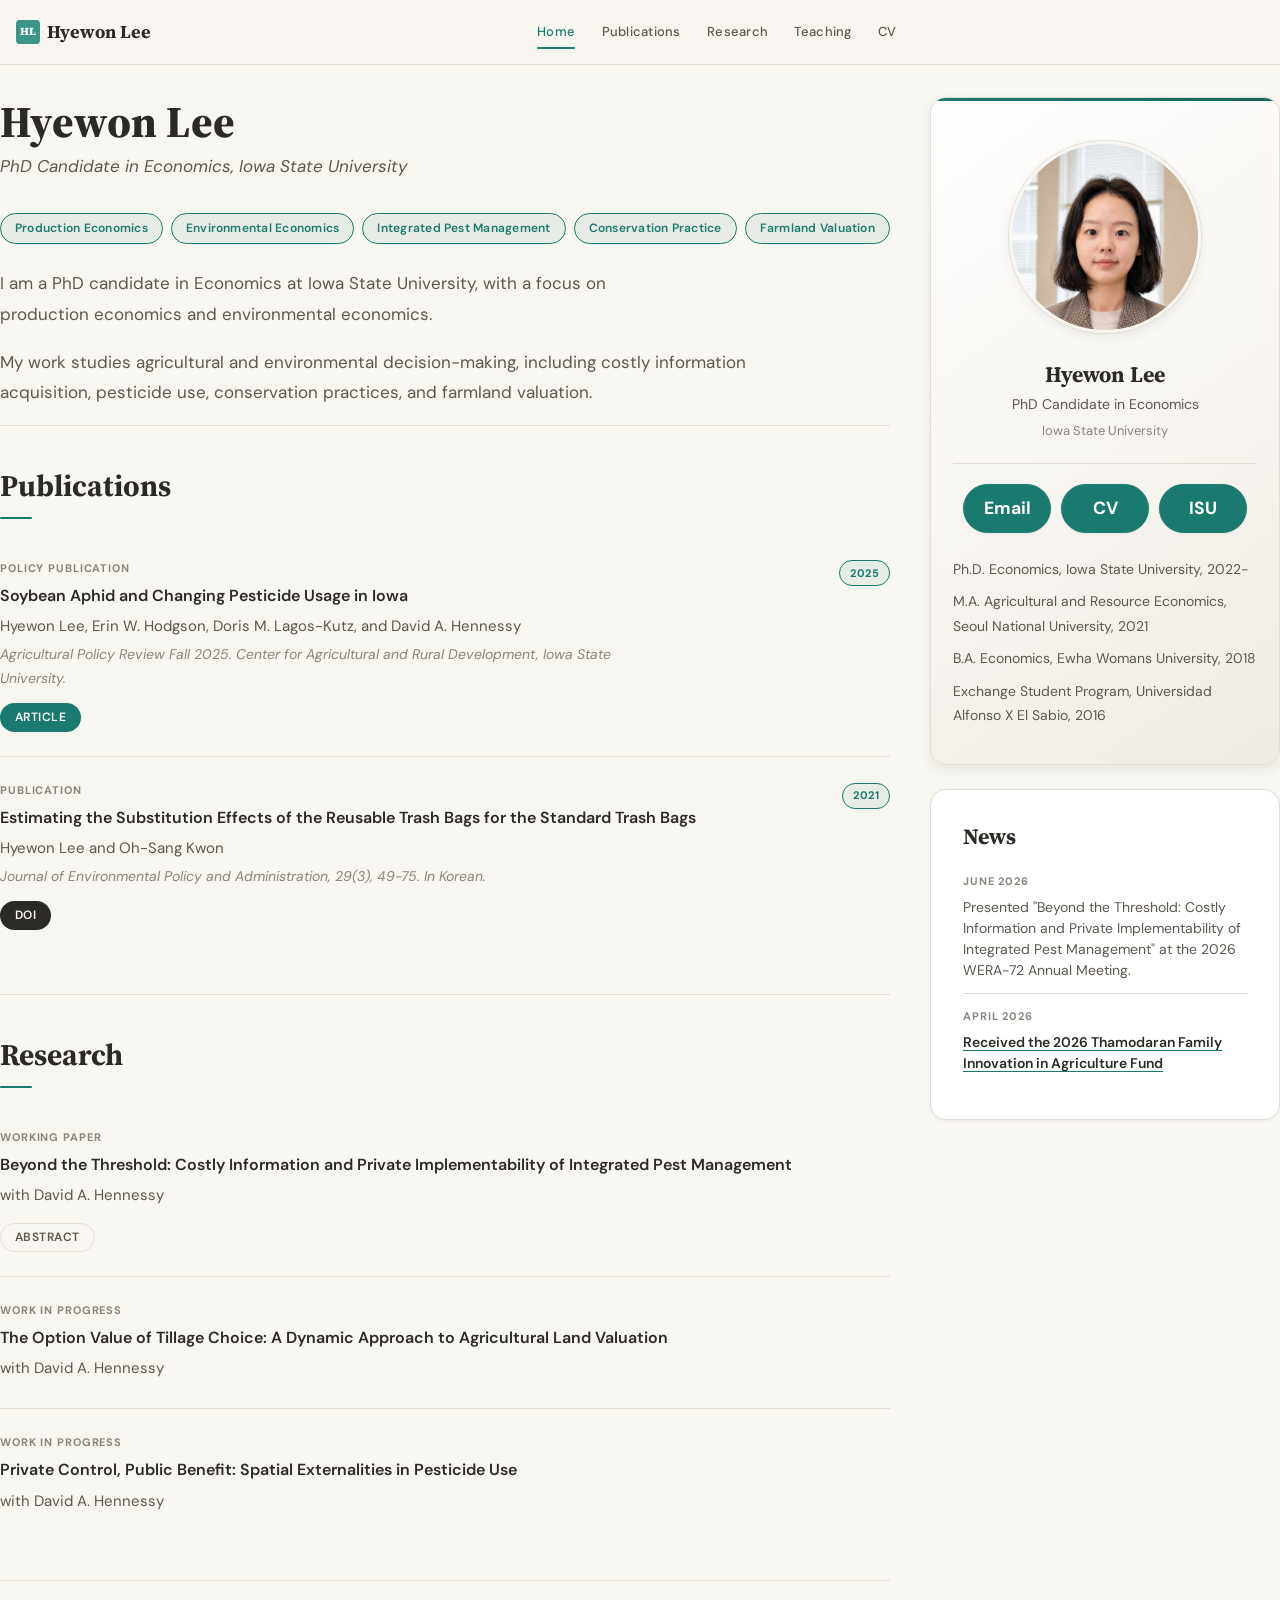
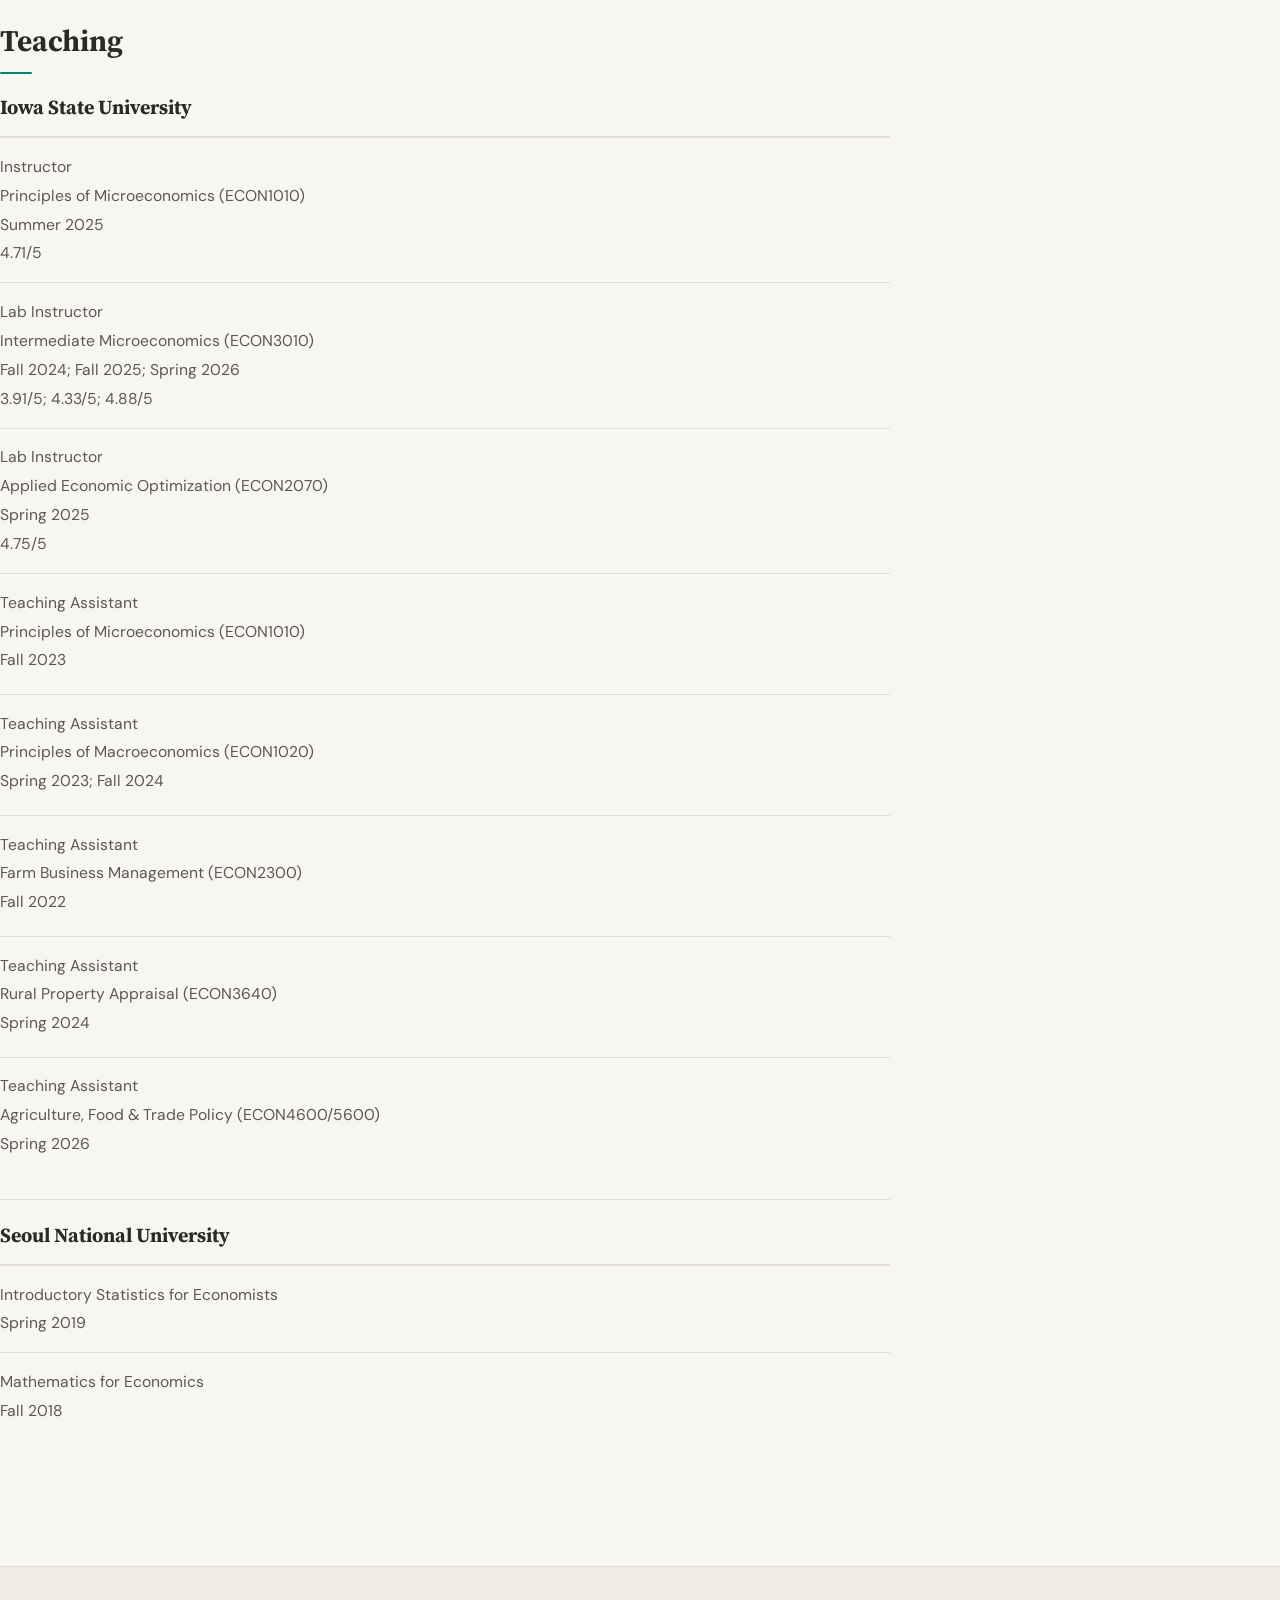
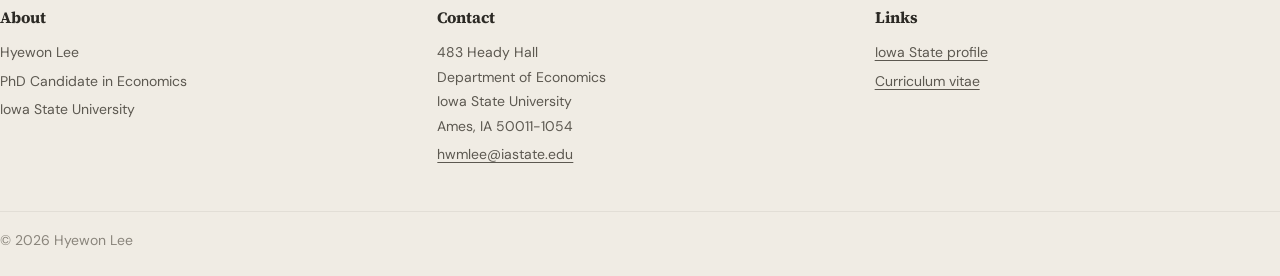
==== commit d4abd58c: "Update working paper title" ====
--- a/index.html
+++ b/index.html
@@ -169,7 +169,7 @@
 
           <p>
             I am a PhD candidate in Economics at Iowa State University, with a
-            focus on production economics and environmental economics.
+            focus on production&nbsp;economics and environmental economics.
           </p>
           <p>
             My work studies agricultural and environmental decision-making,
@@ -240,7 +240,8 @@
           <article class="pub-entry">
             <p class="pub-type">Working Paper</p>
             <h3 class="pub-title">
-              Beyond the Threshold: Costly Information and Private Implementability of Integrated Pest Management
+              Beyond the Threshold: Costly Information and Private
+              Implementability of Integrated Pest Management
             </h3>
             <p class="pub-authors">with David A. Hennessy</p>
             <details>
@@ -440,8 +441,9 @@
             <article class="news-item">
               <p class="news-date">June 2026</p>
               <p class="news-headline">
-                Presented "Beyond the Threshold: Costly Information and the
-                Implementation of IPM" at the 2026 WERA-72 Annual Meeting.
+                Presented "Beyond the Threshold: Costly Information and Private
+                Implementability of Integrated Pest Management" at the 2026
+                WERA-72 Annual Meeting.
               </p>
             </article>
             <article class="news-item">
